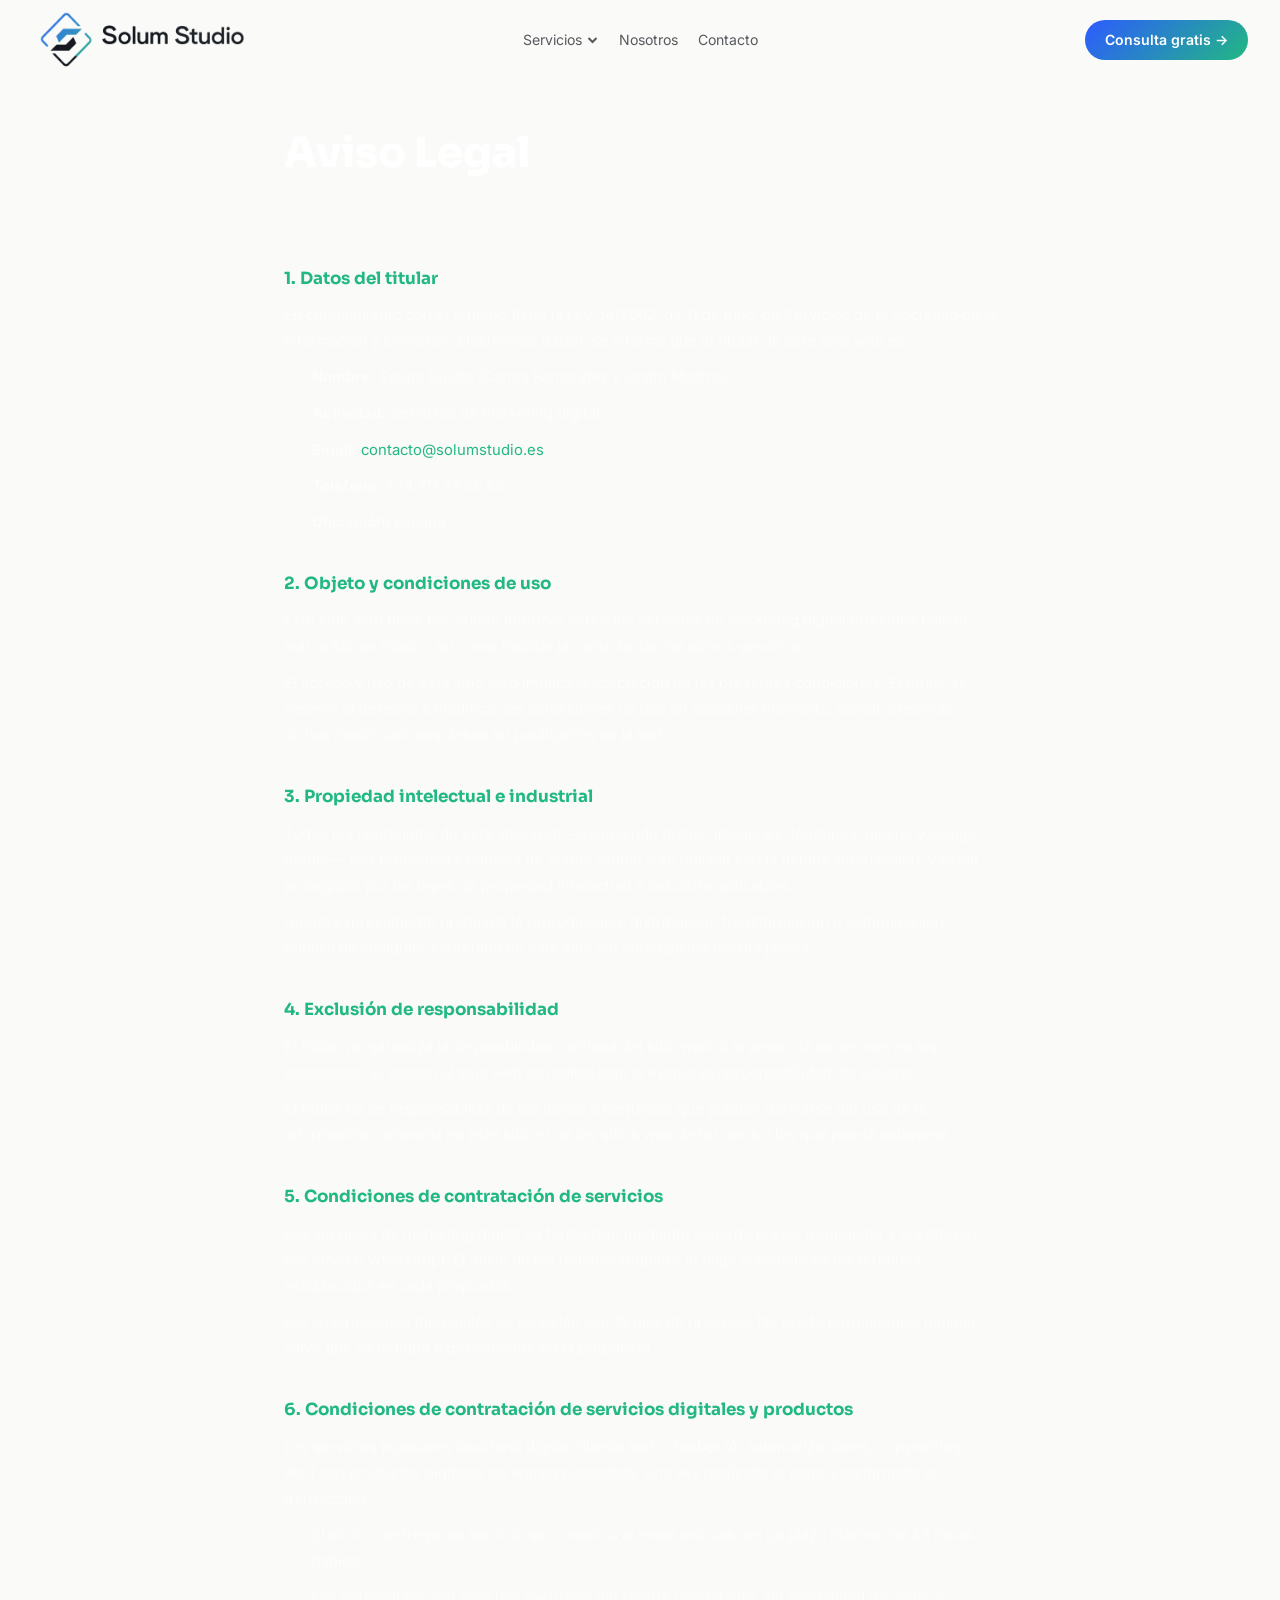
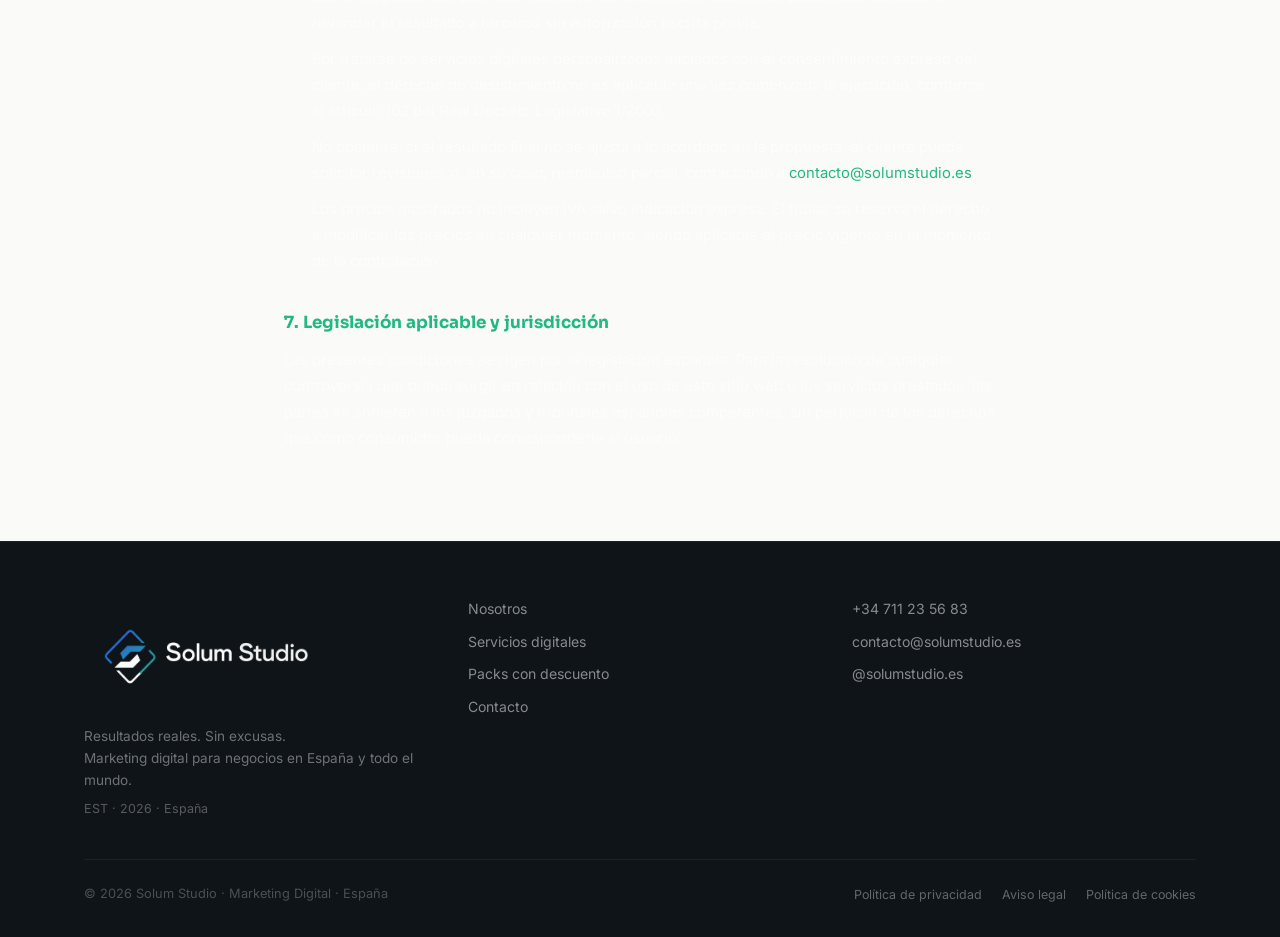
==== aviso-legal/index.html @ cc7007c9 "Merge branch 'claude/youthful-lamport-MCHJk'" ====
<!DOCTYPE html>
<html lang="es">
<head>
  <meta charset="UTF-8" />
  <link rel="icon" type="image/svg+xml" href="../assets/img/logo/favicon.svg" />
  <meta name="viewport" content="width=device-width, initial-scale=1.0" />
  <title>Aviso Legal — Solum Studio</title>
  <meta name="description" content="Aviso legal de Solum Studio. Información sobre el titular del sitio web y condiciones de uso." />
  <meta name="robots" content="noindex, follow" />
  <meta name="theme-color" content="#FAFAF8" />
  <link rel="canonical" href="https://solumstudio.es/aviso-legal/" />
  <link rel="preconnect" href="https://fonts.googleapis.com" />
  <link rel="preconnect" href="https://fonts.gstatic.com" crossorigin />
  <link rel="stylesheet" href="https://fonts.googleapis.com/css2?family=Sora:wght@400;600;700;800&family=Inter:wght@400;500;600&display=swap" />
  <link rel="stylesheet" href="../styles.css?v=20260619a" />
  <style>
    .legal-page { padding: 120px 0 80px; }
    .legal-page h1 { font-family:'Sora',sans-serif; font-size:clamp(1.8rem,4vw,2.6rem); font-weight:800; color:#fff; margin-bottom:8px; }
    .legal-page .legal-updated { color:rgba(255,255,255,.35); font-size:.82rem; margin-bottom:48px; }
    .legal-page h2 { font-family:'Sora',sans-serif; font-size:1.05rem; font-weight:700; color:#22B882; margin:36px 0 10px; }
    .legal-page p, .legal-page li { font-family:'Inter',sans-serif; font-size:.93rem; color:rgba(255,255,255,.6); line-height:1.75; margin-bottom:10px; }
    .legal-page ul { padding-left:24px; margin-bottom:10px; }
    .legal-page li::marker { color: rgba(255,255,255,.5); }
    .legal-page li { padding-left:4px; }
    .legal-page a { color:#22B882; text-decoration:none; }
    .legal-page a:hover { text-decoration:underline; }
  </style>
</head>
<body>

<a href="#main" class="skip-link">Ir al contenido</a>

<!-- NAV -->
<nav class="nav" id="nav">
  <div class="nav-inner">
    <a href="/" class="nav-logo" aria-label="Solum Studio">
      <img src="../assets/img/logo/logo-nav-grad.png" alt="Solum Studio" class="nav-logo-img" />
    </a>
    <ul class="nav-links" role="list">
      <li class="nav-dropdown">
        <a href="/servicios/" class="nav-dropdown-toggle">Servicios <svg width="12" height="12" viewBox="0 0 12 12" fill="none" stroke="currentColor" stroke-width="2" aria-hidden="true"><polyline points="2,4 6,8 10,4"/></svg></a>
        <ul class="nav-dropdown-menu" role="list">
          <li><a href="/servicios/">Servicios digitales</a></li>
          <li><a href="/servicios/#precios">Packs con descuento</a></li>
        </ul>
      </li>
      <li><a href="/nosotros/">Nosotros</a></li>
      <li><a href="/#contacto">Contacto</a></li>
    </ul>
    <div class="nav-cta-wrap">
      <a href="https://wa.me/34711235683?text=Hola%2C%20quiero%20una%20consulta%20gratis" class="btn btn-primary nav-cta" target="_blank" rel="noopener">Consulta gratis &rarr;</a>
    </div>
    <button class="nav-toggle" id="navToggle" aria-label="Abrir men&uacute;" aria-expanded="false">
      <span></span><span></span><span></span>
    </button>
  </div>
  <div class="nav-mobile" id="navMobile" aria-hidden="true">
    <ul role="list">
      <li><a href="/servicios/">Servicios digitales</a></li>
      <li><a href="/servicios/#precios">Packs con descuento</a></li>
      <li><a href="/#contacto">Contacto</a></li>
      <li><a href="/nosotros/">Nosotros</a></li>
    </ul>
    <a href="https://wa.me/34711235683?text=Hola%2C%20quiero%20una%20consulta%20gratis" class="btn btn-primary" target="_blank" rel="noopener">Consulta gratis &rarr;</a>
  </div>
</nav>

<main id="main">
<section class="legal-page">
  <div class="container" style="max-width:760px;">

    <h1>Aviso Legal</h1>
    <p class="legal-updated">&#218;ltima actualizaci&oacute;n: junio de 2026</p>

    <h2>1. Datos del titular</h2>
    <p>En cumplimiento con el art&iacute;culo 10 de la Ley 34/2002, de 11 de julio, de Servicios de la Sociedad de la Informaci&oacute;n y Comercio Electr&oacute;nico (LSSI), se informa que el titular de este sitio web es:</p>
    <ul>
      <li><strong>Nombre:</strong> Solum Studio (Carlos Fern&aacute;ndez y Jostin Medina)</li>
      <li><strong>Actividad:</strong> Servicios de marketing digital</li>
      <li><strong>Email:</strong> <a href="mailto:contacto@solumstudio.es">contacto@solumstudio.es</a></li>
      <li><strong>Tel&eacute;fono:</strong> +34 711 23 56 83</li>
      <li><strong>Ubicaci&oacute;n:</strong> Espa&ntilde;a</li>
    </ul>

    <h2>2. Objeto y condiciones de uso</h2>
    <p>Este sitio web tiene por objeto informar sobre los servicios de marketing digital ofrecidos bajo la marca Solum Studio, as&iacute; como facilitar la contrataci&oacute;n de dichos servicios.</p>
    <p>El acceso y uso de este sitio web implica la aceptaci&oacute;n de las presentes condiciones. El titular se reserva el derecho a modificar las condiciones de uso en cualquier momento, siendo efectivas dichas modificaciones desde su publicaci&oacute;n en la web.</p>

    <h2>3. Propiedad intelectual e industrial</h2>
    <p>Todos los contenidos de este sitio web &mdash;incluyendo textos, im&aacute;genes, logotipos, dise&ntilde;o y c&oacute;digo fuente&mdash; son propiedad exclusiva de Solum Studio o se utilizan con la debida autorizaci&oacute;n, y est&aacute;n protegidos por las leyes de propiedad intelectual e industrial aplicables.</p>
    <p>Queda expresamente prohibida la reproducci&oacute;n, distribuci&oacute;n, transformaci&oacute;n o comunicaci&oacute;n p&uacute;blica de cualquier contenido de este sitio sin autorizaci&oacute;n escrita previa.</p>

    <h2>4. Exclusi&oacute;n de responsabilidad</h2>
    <p>El titular no garantiza la disponibilidad continua del sitio web ni la ausencia de errores en los contenidos. El acceso al sitio web se realiza bajo la exclusiva responsabilidad del usuario.</p>
    <p>El titular no se responsabiliza de los da&ntilde;os o perjuicios que puedan derivarse del uso de la informaci&oacute;n contenida en este sitio ni de los sitios web de terceros a los que pueda enlazarse.</p>

    <h2>5. Condiciones de contrataci&oacute;n de servicios</h2>
    <p>Los servicios de marketing digital se formalizan mediante acuerdo previo (propuesta + aceptaci&oacute;n por email o WhatsApp). El inicio de los trabajos requiere el pago acordado en los t&eacute;rminos establecidos en cada propuesta.</p>
    <p>Las suscripciones mensuales se cancelan con 15 d&iacute;as de preaviso. No existe permanencia m&iacute;nima salvo que se indique expresamente en la propuesta.</p>

    <h2>6. Condiciones de contrataci&oacute;n de servicios digitales y productos</h2>
    <p>Los servicios puntuales (auditor&iacute;a digital, dise&ntilde;o web, chatbot IA, automatizaciones, copywriting, etc.) son productos digitales de entrega acordada. Una vez realizado el pago y confirmada la transacci&oacute;n:</p>
    <ul>
      <li>El inicio o entrega del servicio se comunica al email indicado en un plazo m&aacute;ximo de 48 horas h&aacute;biles.</li>
      <li>Los entregables son para uso exclusivo del cliente contratante, sin posibilidad de ceder o revender el resultado a terceros sin autorizaci&oacute;n escrita previa.</li>
      <li>Por tratarse de servicios digitales personalizados iniciados con el consentimiento expreso del cliente, el derecho de desistimiento no es aplicable una vez comenzada la ejecuci&oacute;n, conforme al art&iacute;culo 103 del Real Decreto Legislativo 1/2007.</li>
      <li>No obstante, si el resultado final no se ajusta a lo acordado en la propuesta, el cliente puede solicitar revisiones o, en su caso, reembolso parcial, contactando a <a href="mailto:contacto@solumstudio.es">contacto@solumstudio.es</a>.</li>
      <li>Los precios mostrados no incluyen IVA salvo indicaci&oacute;n expresa. El titular se reserva el derecho a modificar los precios en cualquier momento, siendo aplicable el precio vigente en el momento de la contrataci&oacute;n.</li>
    </ul>

    <h2>7. Legislaci&oacute;n aplicable y jurisdicci&oacute;n</h2>
    <p>Las presentes condiciones se rigen por la legislaci&oacute;n espa&ntilde;ola. Para la resoluci&oacute;n de cualquier controversia que pueda surgir en relaci&oacute;n con el uso de este sitio web o los servicios prestados, las partes se someten a los juzgados y tribunales espa&ntilde;oles competentes, sin perjuicio de los derechos que como consumidor pueda corresponderle al usuario.</p>

  </div>
</section>
</main>

<footer class="footer">
  <div class="container">
    <div class="footer-inner">
      <div class="footer-brand">
        <a href="/" class="nav-logo" aria-label="Solum Studio">
          <img src="../assets/img/logo/logo-footer-grad.png" alt="Solum Studio" class="nav-logo-img" height="44" width="auto" />
        </a>
        <p>Resultados reales. Sin excusas.<br>Marketing digital para negocios en Espa&ntilde;a y todo el mundo.</p>
        <p style="font-size:.78rem;color:rgba(255,255,255,.3);margin-top:.5rem;">EST &middot; 2026 &middot; Espa&ntilde;a</p>
      </div>
      <nav class="footer-links" aria-label="Footer navigation">
        <a href="/nosotros/">Nosotros</a>
        <a href="/servicios/">Servicios digitales</a>
        <a href="/servicios/#precios">Packs con descuento</a>
        <a href="/#contacto">Contacto</a>
      </nav>
      <div class="footer-contact">
        <a href="https://wa.me/34711235683" target="_blank" rel="noopener">+34 711 23 56 83</a>
        <a href="mailto:contacto@solumstudio.es">contacto@solumstudio.es</a>
        <a href="https://instagram.com/solumstudio.es" target="_blank" rel="noopener">@solumstudio.es</a>
      </div>
    </div>
    <div class="footer-bottom">
      <p>&copy; 2026 Solum Studio &middot; Marketing Digital &middot; Espa&ntilde;a</p>
      <div style="display:flex;gap:20px;align-items:center;flex-wrap:wrap;">
        <a href="/privacidad/" style="color:rgba(255,255,255,.35);font-size:.78rem;text-decoration:none;">Pol&iacute;tica de privacidad</a>
        <a href="/aviso-legal/" style="color:rgba(255,255,255,.35);font-size:.78rem;text-decoration:none;">Aviso legal</a>
        <a href="/cookies/" style="color:rgba(255,255,255,.35);font-size:.78rem;text-decoration:none;">Pol&iacute;tica de cookies</a>
      </div>
    </div>
  </div>
</footer>

<script src="../lib/manifest.js?v=20260604b"></script>
<script src="../main.js?v=20260604b"></script>
</body>
</html>
---- styles.css ----
/* =============================================================
   Solum Studio — Final Merged v3
   ============================================================= */

/* ── Reset & Base ── */
*, *::before, *::after {
  box-sizing: border-box;
  margin: 0;
  padding: 0;
}

html {
  scroll-behavior: smooth;
  font-size: 16px;
  overflow-x: hidden;
}

body {
  background-color: #FAFAF8;
  color: #11151C;
  font-family: 'Inter', system-ui, sans-serif;
  line-height: 1.6;
  -webkit-font-smoothing: antialiased;
  overflow-x: hidden;
  max-width: 100vw;
}

img, svg {
  display: block;
  max-width: 100%;
}

a {
  color: inherit;
  text-decoration: none;
}

ul {
  list-style: none;
}

/* ── Skip Link ── */
.skip-link {
  position: absolute;
  top: -40px;
  left: -9999px;
  background: linear-gradient(135deg, #2D5BFF 0%, #22B882 100%);
  color: #fff;
  padding: 8px 16px;
  z-index: 9999;
  transition: top .2s;
}
.skip-link:focus { top: 0; left: 0; }

/* ── Container ── */
.container {
  width: 100%;
  max-width: 1160px;
  margin: 0 auto;
  padding: 0 24px;
}

/* ── Buttons ── */
.btn {
  display: inline-flex;
  align-items: center;
  gap: 8px;
  padding: 12px 24px;
  border-radius: 100px;
  font-family: 'Inter', sans-serif;
  font-weight: 600;
  font-size: 0.95rem;
  cursor: pointer;
  border: none;
  transition: transform 0.2s ease, box-shadow 0.2s ease, background 0.2s ease;
  text-decoration: none;
  white-space: nowrap;
}

.btn:hover { transform: translateY(-2px); }

.btn-primary {
  background: linear-gradient(135deg, #2D5BFF 0%, #22B882 100%);
  color: #ffffff;
}
.btn-primary:hover {
  background: linear-gradient(135deg, #2349cc 0%, #1da370 100%);
  box-shadow: 0 8px 24px rgba(45, 91, 255, 0.3);
}

.btn-ghost {
  background: transparent;
  color: rgba(17,21,28,0.8);
  border: 1.5px solid rgba(17,21,28,0.2);
}
.btn-ghost:hover {
  border-color: rgba(17,21,28,0.5);
  color: #11151C;
}

.btn-lg { padding: 15px 30px; font-size: 1rem; }
.btn-full { width: 100%; justify-content: center; }

/* ── Nav Logo ── */
.nav-logo { display: flex; align-items: center; text-decoration: none; flex-shrink: 0; margin-right: auto; }
.nav-logo-img { height: 118px !important; width: auto !important; display: block; }
.nav-logo:hover { opacity: .88; transition: opacity .2s; }

/* ── Nav ── */
.nav {
  position: fixed;
  top: 0; left: 0; right: 0;
  z-index: 100;
  transition: background 0.3s ease, box-shadow 0.3s ease;
}

.nav.is-scrolled {
  background: rgba(250, 250, 248, 0.92);
  backdrop-filter: blur(12px);
  box-shadow: 0 1px 0 rgba(17,21,28,0.08), 0 4px 20px rgba(17,21,28,0.04);
}

.nav-inner {
  display: flex;
  align-items: center;
  justify-content: space-between;
  height: 80px;
  overflow: visible;
  padding-left: 20px;
  padding-right: 32px;
  max-width: 100%;
  width: 100%;
}
.nav-links { position: absolute; left: 50%; transform: translateX(-50%); }
.nav-cta-wrap { display: flex; align-items: center; gap: 16px; flex-shrink: 0; margin-left: auto; }

.nav-links {
  display: flex;
  align-items: center;
  gap: 20px;
  flex: 1;
  justify-content: center;
}

.nav-links li { list-style: none; }

.nav-links a {
  font-size: 0.88rem;
  color: rgba(17,21,28,0.7);
  transition: color 0.2s;
}
.nav-links a:hover { color: #2D5BFF; }

.nav-cta {
  flex-shrink: 0;
  padding: 9px 20px;
  font-size: 0.88rem;
}

.nav-toggle {
  display: none;
  flex-direction: column;
  gap: 5px;
  background: none;
  border: none;
  cursor: pointer;
  padding: 4px;
  margin-left: auto;
}

.nav-toggle span {
  display: block;
  width: 24px; height: 2px;
  background: #11151C;
  border-radius: 2px;
  transition: transform 0.3s, opacity 0.3s;
}

.nav-mobile {
  display: none;
  flex-direction: column;
  gap: 12px;
  padding: 16px 20px 20px;
  background: rgba(250, 250, 248, 0.99);
  border-top: 1px solid rgba(17,21,28,0.08);
  max-height: calc(100vh - 80px);
  overflow-y: auto;
}

.nav-mobile ul {
  display: flex;
  flex-direction: column;
  gap: 4px;
}

.nav-mobile a {
  display: block;
  padding: 10px 0;
  color: rgba(17,21,28,0.8);
  font-size: 1rem;
  border-bottom: 1px solid rgba(17,21,28,0.08);
}

.nav-mobile .btn { margin-top: 8px; justify-content: center; }

.nav.mobile-open .nav-mobile { display: flex; }

/* ── Hero ── */
.hero {
  min-height: 100vh;
  display: flex;
  flex-direction: column;
  justify-content: center;
  padding: 100px 0 80px;
  position: relative;
  background: linear-gradient(135deg, #FAFAF8 0%, #F2F4FB 50%, #FAFAF8 100%);
}

#particles-canvas {
  position: absolute;
  inset: 0;
  width: 100%; height: 100%;
  pointer-events: none;
  z-index: 0;
}
@media (max-width: 768px) {
  #particles-canvas { display: none; }
}

.hero::before {
  content: '';
  position: absolute;
  top: -200px; right: -200px;
  width: 600px; height: 600px;
  background: radial-gradient(circle, rgba(45,91,255,0.08) 0%, transparent 70%);
  pointer-events: none;
}

.hero-inner {
  position: relative;
  z-index: 1;
  max-width: 1160px;
  display: grid;
  grid-template-columns: 1fr auto;
  align-items: center;
  gap: 60px;
}

.hero-content { max-width: 560px; flex: 1; }

/* ── Hero Visual Panel ── */
/* ── Hero Visual — Waves + Badges ── */
.hero-visual {
  position: relative;
  display: flex;
  flex-direction: column;
  align-items: center;
  gap: 32px;
  padding-left: 20px;
}

.hv-waves-wrap {
  position: relative;
  width: 100%;
  max-width: 340px;
}

.hv-waves-svg {
  width: 100%;
  height: auto;
  overflow: visible;
}

.hv-wave {
  opacity: .18;
}
.hv-wave-1 {
  fill: #22B882;
  animation: wave-rise 6s ease-in-out infinite;
}
.hv-wave-2 {
  fill: #22B882;
  opacity: .28;
  animation: wave-rise 6s ease-in-out infinite reverse;
  animation-delay: .8s;
}
.hv-wave-3 {
  fill: #22B882;
  opacity: .42;
  animation: wave-rise 5s ease-in-out infinite;
  animation-delay: .4s;
}
.hv-wave-line {
  stroke: #22B882;
  stroke-width: 2;
  fill: none;
  opacity: .9;
  filter: drop-shadow(0 0 6px #22B882);
  animation: wave-rise 5s ease-in-out infinite;
  animation-delay: .4s;
}

@keyframes wave-rise {
  0%,100% { transform: translateY(0); }
  50%      { transform: translateY(-10px); }
}

.hv-pulse-dot {
  position: absolute;
  top: 38%;
  right: 18%;
  width: 10px; height: 10px;
  border-radius: 50%;
  background: #22B882;
  box-shadow: 0 0 0 0 rgba(34,184,130,.5);
  animation: pulse-ripple 2.5s ease-out infinite;
}

@keyframes pulse-ripple {
  0%   { box-shadow: 0 0 0 0 rgba(34,184,130,.6); }
  70%  { box-shadow: 0 0 0 16px rgba(34,184,130,0); }
  100% { box-shadow: 0 0 0 0 rgba(34,184,130,0); }
}

.hv-badges {
  display: flex;
  flex-direction: column;
  gap: 12px;
  width: 100%;
  max-width: 300px;
}

.hv-badge-item {
  display: flex;
  align-items: center;
  gap: 14px;
  background: rgba(255,255,255,0.7);
  border: 1px solid rgba(34,184,130,.25);
  border-radius: 12px;
  padding: 14px 18px;
  backdrop-filter: blur(10px);
  box-shadow: 0 8px 24px rgba(17,21,28,.08);
  animation: badge-float 5s ease-in-out infinite;
}
.hv-badge-item--1 { animation-delay: 0s; }
.hv-badge-item--2 { animation-delay: 1.6s; }
.hv-badge-item--3 { animation-delay: 3.2s; }

@keyframes badge-float {
  0%,100% { transform: translateY(0); }
  50%      { transform: translateY(-5px); }
}

.hv-badge-icon {
  width: 36px; height: 36px;
  border-radius: 50%;
  background: rgba(34,184,130,.1);
  border: 1px solid rgba(34,184,130,.25);
  display: flex; align-items: center; justify-content: center;
  flex-shrink: 0;
}

.hv-badge-text {
  font-family: 'Sora', sans-serif;
  font-size: .95rem;
  font-weight: 600;
  color: #11151C;
}

/* ── Growth Chart ── */
.hv-chart-wrapper {
  width: 100%;
  display: flex;
  flex-direction: column;
  align-items: center;
  padding: 0;
  gap: 0;
}

.hv-chart-title {
  font-family: 'Sora', sans-serif;
  font-size: 1.8rem;
  font-weight: 800;
  color: #11151C;
  margin-bottom: 48px;
  margin-top: 0;
  letter-spacing: -0.02em;
  animation: title-glow-in 1s cubic-bezier(0.34, 1.56, 0.64, 1) forwards;
  opacity: 0;
  position: relative;
  line-height: 1.2;
}

.hv-chart-title::after {
  content: '';
  position: absolute;
  bottom: -16px;
  left: 0;
  width: 0;
  height: 3px;
  background: linear-gradient(90deg, #22B882, rgba(34, 184, 130, 0));
  animation: underline-expand 1.2s ease-out 0.3s forwards;
  border-radius: 2px;
  box-shadow: 0 0 12px rgba(34, 184, 130, 0.6);
}

@keyframes title-glow-in {
  from {
    opacity: 0;
    transform: translateY(-12px);
    filter: blur(4px);
  }
  to {
    opacity: 1;
    transform: translateY(0);
    filter: blur(0);
  }
}

@keyframes underline-expand {
  from {
    width: 0;
  }
  to {
    width: 140px;
  }
}

.hv-growth-chart {
  width: 100%;
  max-width: 780px;
  height: auto;
  margin-bottom: 32px;
}

.hv-area {
  animation: area-reveal 2.2s cubic-bezier(0.34, 1.56, 0.64, 1) forwards;
  opacity: 0;
}

.hv-area-before {
  animation-delay: 0.2s;
}

.hv-area-after {
  animation-delay: 0.6s;
}

@keyframes area-reveal {
  from {
    opacity: 0;
    clip-path: polygon(0 100%, 0 100%, 100% 100%, 100% 100%);
  }
  to {
    opacity: 1;
    clip-path: polygon(0 0, 0 100%, 100% 100%, 100% 0);
  }
}

.hv-line {
  stroke-dasharray: 1800;
  stroke-dashoffset: 1800;
  animation: line-reveal 2.2s ease-out forwards;
  filter: drop-shadow(0 0 10px rgba(34, 184, 130, 0.5));
}

.hv-line-before {
  animation-delay: 0.3s;
}

.hv-line-after {
  animation-delay: 1s;
}

@keyframes line-reveal {
  to {
    stroke-dashoffset: 0;
  }
}

.hv-axis-label {
  font-family: 'Inter', sans-serif;
  font-size: 0.75rem;
  fill: rgba(17, 21, 28, 0.45);
  text-anchor: end;
  animation: axis-fade 1s ease-out 0.5s both;
}

@keyframes axis-fade {
  from { opacity: 0; }
  to { opacity: 1; }
}

.hv-data-label {
  font-family: 'Sora', sans-serif;
  font-size: 0.85rem;
  font-weight: 700;
  animation: label-pop 0.6s cubic-bezier(0.34, 1.56, 0.64, 1) forwards;
  opacity: 0;
}

.hv-label-max {
  fill: #22B882;
  animation-delay: 2.2s;
}

.hv-label-min {
  fill: rgba(17, 21, 28, 0.55);
  animation-delay: 1.8s;
}

@keyframes label-pop {
  from {
    opacity: 0;
    transform: scale(0.8);
  }
  to {
    opacity: 1;
    transform: scale(1);
  }
}

.hv-legend {
  display: flex;
  gap: 32px;
  margin-top: 24px;
  justify-content: center;
  animation: legend-fade 0.8s ease-out 2.4s both;
}

.hv-legend-item {
  display: flex;
  align-items: center;
  gap: 10px;
  font-size: 0.9rem;
  color: rgba(17, 21, 28, 0.7);
}

.hv-legend-line {
  width: 20px;
  height: 2.5px;
  border-radius: 2px;
  flex-shrink: 0;
}

.hv-legend-before {
  background: #777777;
}

.hv-legend-after {
  background: #22B882;
  box-shadow: 0 0 8px rgba(34, 184, 130, 0.4);
}

@keyframes legend-fade {
  from {
    opacity: 0;
    transform: translateY(8px);
  }
  to {
    opacity: 1;
    transform: translateY(0);
  }
}

.hv-cta-text {
  font-family: 'Sora', sans-serif;
  font-size: 1.25rem;
  font-weight: 700;
  background: linear-gradient(135deg, #2D5BFF, #22B882);
  -webkit-background-clip: text;
  -webkit-text-fill-color: transparent;
  background-clip: text;
  text-align: center;
  animation: cta-reveal 1s ease-out 2.6s both;
  letter-spacing: -0.01em;
}

@keyframes cta-reveal {
  from {
    opacity: 0;
    transform: translateY(12px) scale(0.95);
  }
  to {
    opacity: 1;
    transform: translateY(0) scale(1);
  }
}

@media (max-width: 900px) {
  .hero-inner { grid-template-columns: 1fr; gap: 40px; }
  .hero-visual { display: none; }
  .hero { padding: 100px 0 60px; }
}

.hero-badge {
  display: inline-flex;
  align-items: center;
  gap: 8px;
  background: rgba(34, 184, 130, 0.12);
  border: 1px solid rgba(34, 184, 130, 0.3);
  color: #22B882;
  font-size: 0.85rem;
  font-weight: 500;
  padding: 6px 16px;
  border-radius: 100px;
  margin-bottom: 20px;
}

.dot {
  width: 7px; height: 7px;
  border-radius: 50%;
  background: #22B882;
  display: inline-block;
  flex-shrink: 0;
}

.hero-kicker {
  font-size: .75rem;
  font-weight: 600;
  letter-spacing: .12em;
  color: rgba(17,21,28,.45);
  text-transform: uppercase;
  margin-bottom: 20px;
}

.hero-title {
  font-family: 'Sora', sans-serif;
  font-size: clamp(2.4rem, 5.5vw, 5rem);
  font-weight: 800;
  line-height: 1.1;
  color: #11151C;
  margin-bottom: 24px;
  letter-spacing: -0.02em;
}

.hero-title .accent {
  color: #22B882 !important;
  font-style: normal;
  background: transparent;
  padding: 0;
  border-radius: 0;
  display: inline;
  vertical-align: baseline;
}

.hero-subtitle {
  font-size: 1.15rem;
  color: rgba(17,21,28,0.7);
  max-width: 540px;
  margin-bottom: 36px;
  line-height: 1.7;
}

.hero-ctas {
  display: flex;
  gap: 16px;
  flex-wrap: wrap;
  margin-bottom: 40px;
}

.hero-trust {
  display: flex;
  flex-wrap: wrap;
  gap: 20px;
}

.hero-trust span {
  font-size: 0.85rem;
  color: rgba(17,21,28,0.7);
}
.hero-trust span::before { content: none; }

/* ── Hero Stats (inline en hero) ── */
.hero-stats {
  display: flex;
  gap: 32px;
  margin-top: 36px;
  flex-wrap: wrap;
}

.hero-stat {
  display: flex;
  flex-direction: column;
  gap: 4px;
}

.hero-stat-number {
  font-family: 'Sora', sans-serif;
  font-size: 2.2rem;
  font-weight: 800;
  color: #22B882;
  line-height: 1;
}

.hero-stat-label {
  font-size: 0.78rem;
  color: rgba(17,21,28,.5);
  line-height: 1.4;
}

/* ── Sections ── */
.section { padding: 96px 0; }

.section-dark {
  background: rgba(17,21,28,0.025);
  border-top: 1px solid rgba(17,21,28,0.06);
  border-bottom: 1px solid rgba(17,21,28,0.06);
}

.section-header { text-align: center; margin-bottom: 56px; }

.section-label {
  display: inline-block;
  font-size: 0.78rem;
  font-weight: 600;
  color: #22B882;
  text-transform: uppercase;
  letter-spacing: 0.12em;
  margin-bottom: 12px;
}

.section-title {
  font-family: 'Sora', sans-serif;
  font-size: clamp(1.8rem, 4vw, 2.6rem);
  font-weight: 700;
  color: #11151C;
  line-height: 1.2;
  margin-bottom: 16px;
}

.section-subtitle {
  font-size: 1.05rem;
  color: rgba(17,21,28,0.6);
  max-width: 520px;
  margin: 0 auto;
  line-height: 1.7;
}

/* ── Eyebrow ── */
.eyebrow { display: flex; align-items: center; gap: 12px; margin-bottom: 20px; }
.eyebrow-line { width: 28px; height: 2px; background: #22B882; flex-shrink: 0; }
.eyebrow-text {
  font-size: .75rem;
  font-weight: 600;
  letter-spacing: .1em;
  text-transform: uppercase;
  color: #22B882;
}

/* ── Custom Cursor ── */
.cursor {
  position: fixed; top: 0; left: 0; z-index: 9999;
  pointer-events: none; opacity: 0; transition: opacity .3s;
}
.cursor.is-ready { opacity: 1; }
.cursor-ring {
  width: 28px; height: 28px; border-radius: 50%;
  border: 1.5px solid #22B882;
  transform: translate(-50%, -50%);
  transition: width .2s ease, height .2s ease, border-color .2s, background .2s;
}
.cursor.is-hovering .cursor-ring {
  width: 42px; height: 42px;
  background: rgba(34,184,130,.1);
}
@media (hover: none), (pointer: coarse) { .cursor { display: none !important; } }

/* ── Marquee ── */
.marquee-section {
  overflow: hidden;
  border-top: 1px solid rgba(45,91,255,.15);
  border-bottom: 1px solid rgba(45,91,255,.15);
  background: rgba(45,91,255,.05);
  padding: 14px 0;
}
.marquee-track {
  display: flex; align-items: center;
  width: max-content;
  animation: marqueeScroll 55s linear infinite;
}
.marquee-item {
  font-size: .75rem; font-weight: 600;
  letter-spacing: .1em; text-transform: uppercase;
  color: #22B882; white-space: nowrap; padding: 0 1.25rem;
}
.marquee-dot {
  color: rgba(34,184,130,.4); padding: 0 .25rem; flex-shrink: 0;
}
@keyframes marqueeScroll { to { transform: translateX(-50%); } }

.marquee-mask {
  -webkit-mask-image: linear-gradient(90deg, transparent, #000 8%, #000 92%, transparent);
  mask-image: linear-gradient(90deg, transparent, #000 8%, #000 92%, transparent);
}

/* ── About ── */
.about-grid {
  display: grid;
  grid-template-columns: 1fr 380px;
  gap: 64px;
  align-items: start;
  margin-top: 2rem;
}

.about-lead {
  font-size: 1.05rem;
  color: rgba(17,21,28,.8);
  line-height: 1.7;
  margin-bottom: 1rem;
}

.about-support {
  font-size: .95rem;
  color: rgba(17,21,28,.6);
  line-height: 1.7;
  margin-bottom: 2rem;
}

.about-diffs {
  display: grid;
  grid-template-columns: 1fr 1fr;
  gap: 20px;
}

.diff-item {
  display: flex;
  gap: 12px;
  align-items: flex-start;
}

.diff-icon {
  width: 34px; height: 34px;
  border-radius: 8px;
  background: rgba(34,184,130,.1);
  border: 1px solid rgba(34,184,130,.2);
  display: flex; align-items: center; justify-content: center;
  flex-shrink: 0;
  color: #22B882;
}

.diff-title {
  font-family: 'Sora', sans-serif;
  font-size: .88rem; font-weight: 600;
  color: #11151C;
  margin-bottom: 2px;
}

.diff-desc {
  font-size: .8rem;
  color: rgba(17,21,28,.55);
  line-height: 1.5;
}

.about-aside {
  display: flex;
  flex-direction: column;
  gap: 16px;
}

/* About sidebar team cards (horizontal) */
.about-aside .team-card {
  display: flex;
  align-items: center;
  gap: 16px;
  background: #ffffff;
  border: 1px solid rgba(17,21,28,.08);
  border-radius: 16px;
  padding: 20px;
  box-shadow: 0 4px 16px rgba(17,21,28,.04);
  transition: border-color .25s, transform .25s;
}
.about-aside .team-card:hover {
  border-color: rgba(34,184,130,.4);
  transform: translateY(-3px);
}

.team-avatar {
  width: 52px; height: 52px;
  border-radius: 50%;
  background: linear-gradient(135deg, #22B882, #0d8a5a);
  display: flex; align-items: center; justify-content: center;
  font-family: 'Sora', sans-serif;
  font-size: 1.1rem; font-weight: 700;
  color: #fff;
  flex-shrink: 0;
}

.team-name {
  font-family: 'Sora', sans-serif;
  font-size: 1rem; font-weight: 700;
  color: #11151C;
}

.team-role {
  font-size: .8rem;
  color: #22B882;
  font-weight: 600;
  letter-spacing: .06em;
  text-transform: uppercase;
  margin-top: 2px;
}

.team-badge {
  display: inline-block;
  font-size: .7rem;
  background: rgba(34,184,130,.1);
  border: 1px solid rgba(34,184,130,.25);
  color: #22B882;
  padding: 2px 10px;
  border-radius: 999px;
  margin-top: 6px;
  letter-spacing: .06em;
}

.about-meta {
  background: rgba(34,184,130,.06);
  border: 1px solid rgba(34,184,130,.2);
  border-radius: 14px;
  padding: 18px 20px;
  text-align: center;
}

.about-meta-label {
  font-size: .7rem;
  letter-spacing: .15em;
  color: rgba(17,21,28,.45);
  text-transform: uppercase;
  margin-bottom: 4px;
}

.about-meta-val {
  font-family: 'Sora', sans-serif;
  font-size: .9rem; font-weight: 600;
  color: #22B882;
}

/* ── Services Carousel ── */
.services-header {
  padding-top: 96px;
  padding-bottom: 32px;
}

/* ── Services Grid ── */
.services-grid-wrap { padding: 0 0 64px; overflow-x: hidden; }

.services-grid {
  display: grid;
  grid-template-columns: repeat(4, 1fr);
  grid-template-rows: repeat(3, auto auto auto auto 1fr auto);
  row-gap: 16px;
  column-gap: 20px;
  margin-top: 48px;
}

@media (max-width: 1100px) {
  .services-grid {
    grid-template-columns: repeat(3, 1fr);
    grid-template-rows: repeat(4, auto auto auto auto 1fr auto);
  }
}
@media (max-width: 700px) {
  .services-grid {
    grid-template-columns: repeat(2, 1fr);
    grid-template-rows: repeat(6, auto auto auto auto 1fr auto);
    column-gap: 14px;
  }
}
@media (max-width: 480px) {
  .services-grid {
    grid-template-columns: 1fr;
    grid-template-rows: none;
  }
}

.service-card-carousel {
  background: #ffffff;
  border: 1px solid rgba(17,21,28,.08);
  border-radius: 20px;
  padding: 22px 20px;
  display: grid;
  grid-template-rows: subgrid;
  grid-row: span 6;
  row-gap: 0;
  position: relative;
  overflow: hidden;
  box-shadow: 0 4px 16px rgba(17,21,28,.04);
  transition: border-color .25s, transform .25s, box-shadow .25s;
}
.service-card-carousel > * { align-self: start; }
@media (max-width: 480px) {
  .service-card-carousel { display: flex; flex-direction: column; gap: 12px; grid-row: span 1; }
}
.service-card-carousel:hover {
  border-color: rgba(45,91,255,.35);
  transform: translateY(-4px);
  box-shadow: 0 12px 28px rgba(17,21,28,.08);
}

.service-card--featured {
  border-color: rgba(34,184,130,.4);
  background: rgba(34,184,130,.05);
}
.service-card--featured:hover { border-color: rgba(34,184,130,.7); }

.service-card-badge {
  background: #22B882;
  color: #0B1829;
  font-family: 'Sora', sans-serif;
  font-size: .58rem; font-weight: 800;
  letter-spacing: .08em;
  padding: 4px 10px;
  border-radius: 999px;
  white-space: nowrap;
  flex-shrink: 0;
}

.service-card-glow {
  position: absolute; inset: 0;
  border-radius: inherit;
  opacity: .06;
  pointer-events: none;
  transition: opacity .3s;
}
.service-card-carousel:hover .service-card-glow { opacity: .12; }

.service-num-wrap { display: flex; align-items: center; gap: 8px; }

.service-num {
  font-family: 'Sora', sans-serif;
  font-size: .7rem; font-weight: 700;
  color: rgba(17,21,28,.35);
  letter-spacing: .12em;
}

.service-cat { display: none; }

/* Banner "Más Demandado" — primera línea visible de la card */
.service-card-banner {
  position: absolute;
  top: 14px; right: 14px;
  display: inline-flex;
  align-items: center;
  gap: 6px;
  background: #22B882;
  color: #0B1829;
  font-family: 'Sora', sans-serif;
  font-size: .62rem; font-weight: 800;
  letter-spacing: .12em;
  padding: 5px 14px;
  border-radius: 999px;
  z-index: 1;
}


.service-icon-carousel {
  width: 48px; height: 48px;
  background: rgba(17,21,28,.04);
  border-radius: 12px;
  display: flex; align-items: center; justify-content: center;
}
.service-icon-carousel svg { width: 28px; height: 28px; }

.service-name {
  font-family: 'Sora', sans-serif;
  font-size: 1.05rem; font-weight: 700;
  color: #11151C;
}

.service-sub {
  font-size: .82rem;
  color: rgba(17,21,28,.5);
  margin-top: -8px;
}

.service-desc-carousel {
  font-size: .88rem;
  color: rgba(17,21,28,.65);
  line-height: 1.6;
}

.service-includes {
  margin-top: auto;
  padding-top: 16px;
  border-top: 1px solid rgba(17,21,28,.08);
}

.service-includes-title {
  font-size: .7rem; font-weight: 700;
  letter-spacing: .1em; text-transform: uppercase;
  color: rgba(17,21,28,.4);
  margin-bottom: 10px;
}

.service-includes ul { display: flex; flex-direction: column; gap: 7px; }

.service-includes li {
  font-size: .82rem;
  color: rgba(17,21,28,.7);
  display: flex; align-items: center; gap: 8px;
}
.service-includes li::before {
  content: '';
  width: 4px; height: 4px;
  border-radius: 50%;
  background: #22B882;
  flex-shrink: 0;
}

/* Progress bar */
.services-progress {
  display: flex; align-items: center; gap: 16px;
  padding-top: 24px; padding-bottom: 48px;
}

.carousel-btn {
  width: 40px; height: 40px;
  border-radius: 50%;
  border: 1px solid rgba(34,184,130,.35);
  background: rgba(34,184,130,.07);
  color: #22B882;
  font-size: 1.1rem;
  cursor: pointer;
  display: flex; align-items: center; justify-content: center;
  flex-shrink: 0;
  transition: background .2s, border-color .2s, transform .15s;
}
.carousel-btn:hover {
  background: rgba(34,184,130,.18);
  border-color: #22B882;
  transform: scale(1.08);
}
.carousel-btn:disabled { opacity: .3; cursor: default; transform: none; }

.progress-label {
  font-family: 'Sora', sans-serif;
  font-size: .75rem; font-weight: 600;
  color: rgba(17,21,28,.45);
  white-space: nowrap; min-width: 48px;
}

.progress-bar {
  flex: 1; height: 2px;
  background: rgba(17,21,28,.1);
  border-radius: 2px; overflow: hidden;
}

.progress-fill {
  height: 100%;
  background: #22B882;
  width: 0;
  transition: width .3s ease;
  border-radius: 2px;
}

/* ── Services Extra ── */
.services-extra {
  position: relative;
  background: rgba(17,21,28,0.025);
  border-top: 1px solid rgba(17,21,28,0.06);
  border-bottom: 1px solid rgba(17,21,28,0.06);
  padding: 52px 0;
  overflow: hidden;
}

.services-extra-bg {
  position: absolute; inset: 0;
  background: radial-gradient(ellipse 70% 120% at 50% 50%, rgba(45,91,255,.06), transparent);
  pointer-events: none;
}

.services-extra-inner {
  position: relative;
  display: flex;
  align-items: center;
  gap: 40px;
  flex-wrap: wrap;
}

.services-extra-left {
  display: flex;
  align-items: flex-start;
  gap: 18px;
  flex-shrink: 0;
  min-width: 220px;
}

.services-extra-icon {
  flex-shrink: 0;
  width: 52px; height: 52px;
  background: rgba(34,184,130,.1);
  border: 1px solid rgba(34,184,130,.3);
  border-radius: 50%;
  display: flex; align-items: center; justify-content: center;
}
.services-extra-icon svg { width: 26px; height: 26px; }

.services-extra-text h3 {
  font-family: 'Sora', sans-serif;
  font-size: 1.2rem; font-weight: 800;
  color: #11151C; margin-bottom: .4rem;
  line-height: 1.25;
}
.services-extra-text p {
  font-size: .88rem;
  color: rgba(17,21,28,.55);
  line-height: 1.55;
}

.services-extra-center {
  flex: 1; min-width: 280px; overflow: hidden;
}

.services-extra-tags {
  display: flex; flex-wrap: wrap; gap: 10px;
}

.extra-tag {
  display: inline-flex; align-items: center; gap: 6px;
  padding: 7px 16px;
  border-radius: 999px;
  border: 1px solid rgba(45,91,255,.25);
  background: rgba(45,91,255,.06);
  font-size: .8rem; font-weight: 500;
  color: rgba(17,21,28,.75);
  white-space: nowrap;
  transition: background .2s, color .2s, border-color .2s, transform .15s;
  cursor: default;
}
.extra-tag:hover {
  background: rgba(45,91,255,.14);
  border-color: rgba(45,91,255,.5);
  color: #11151C;
  transform: translateY(-2px);
}

.services-extra-right { flex-shrink: 0; }

.btn-extra-cta {
  display: inline-flex;
  align-items: center;
  gap: 8px;
  padding: 16px 28px;
  background: linear-gradient(135deg, #2D5BFF 0%, #22B882 100%);
  color: #ffffff;
  font-family: 'Sora', sans-serif;
  font-size: .95rem; font-weight: 800;
  border-radius: 10px;
  text-decoration: none;
  white-space: nowrap;
  transition: background .2s, transform .15s, box-shadow .2s;
  box-shadow: 0 4px 20px rgba(45,91,255,.25);
}
.btn-extra-cta:hover {
  background: linear-gradient(135deg, #2349cc 0%, #1da570 100%);
  transform: translateY(-2px);
  box-shadow: 0 8px 28px rgba(45,91,255,.35);
}

@media (max-width: 900px) {
  .services-extra-inner { gap: 28px; }
  .services-extra-right { width: 100%; }
  .btn-extra-cta { width: 100%; justify-content: center; }
}
@media (max-width: 600px) {
  .services-extra-left { min-width: 100%; }
  .services-extra-center { min-width: 100%; }
}

/* ── Packs ── */
.packs-grid {
  display: grid;
  grid-template-columns: repeat(4, 1fr);
  grid-template-rows: auto auto auto auto 1fr auto auto auto;
  gap: 10px 14px;
  align-items: stretch;
  margin-top: 48px;
  width: 100%;
}
@media (max-width: 900px) {
  .packs-grid {
    grid-template-columns: repeat(2, 1fr);
    grid-template-rows: auto auto auto auto 1fr auto auto auto auto auto auto auto auto auto auto auto;
  }
}
@media (max-width: 500px) {
  .packs-grid {
    grid-template-columns: 1fr;
    grid-template-rows: none;
  }
}

.pack-card {
  background: #ffffff;
  border: 1px solid rgba(17,21,28,.08);
  border-radius: 16px;
  padding: 22px 18px;
  display: grid;
  grid-template-rows: subgrid;
  grid-row: span 8;
  gap: 0;
  row-gap: 10px;
  position: relative;
  box-shadow: 0 4px 16px rgba(17,21,28,.04);
  transition: border-color .25s, transform .25s, box-shadow .25s;
  padding-top: 40px;
}
.pack-card:hover { border-color: rgba(45,91,255,.3); transform: translateY(-3px); box-shadow: 0 10px 24px rgba(17,21,28,.08); }

.pack-card--featured {
  border-color: rgba(34,184,130,.4);
  background: #ffffff !important;
}
.pack-card--featured:hover { border-color: rgba(34,184,130,.7); }

.pack-featured-badge {
  position: absolute;
  top: 14px; right: 14px;
  display: inline-flex;
  align-items: center;
  gap: 6px;
  background: #22B882;
  color: #0B1829;
  font-family: 'Sora', sans-serif;
  font-size: .58rem; font-weight: 800;
  letter-spacing: .1em;
  padding: 4px 12px;
  border-radius: 999px;
  z-index: 1;
}

.pack-icon {
  font-size: 1.8rem;
  line-height: 1;
}

.pack-name {
  font-family: 'Sora', sans-serif;
  font-size: 1rem; font-weight: 800;
  color: #11151C;
}

.pack-desc {
  font-size: .82rem;
  color: rgba(17,21,28,.55);
  line-height: 1.55;
}

.pack-tags {
  display: flex; flex-wrap: wrap; gap: 6px;
}
.pack-tags span {
  font-size: .68rem; font-weight: 600;
  padding: 3px 9px;
  border-radius: 999px;
  border: 1px solid rgba(34,184,130,.3);
  color: rgba(17,21,28,.65);
  background: rgba(34,184,130,.08);
}

.pack-features {
  list-style: none;
  display: flex; flex-direction: column;
  gap: 8px;
  align-self: start;
}
.pack-features li {
  display: flex; align-items: flex-start;
  gap: 7px;
  font-size: .82rem;
  color: rgba(17,21,28,.75);
  line-height: 1.4;
}
.pack-features li svg { flex-shrink: 0; margin-top: 2px; }

.pack-price {
  border-top: 1px solid rgba(17,21,28,.08);
  padding-top: 14px;
  align-self: start;
}
.pack-price strong {
  display: block;
  font-family: 'Sora', sans-serif;
  font-size: 1.9rem; font-weight: 900;
  color: #22B882;
  line-height: 1;
}
.pack-price span {
  font-size: .75rem;
  color: rgba(17,21,28,.45);
  margin-top: 4px;
  display: block;
  line-height: 1.4;
}

.pack-price--custom strong {
  font-size: 1.9rem;
  color: #22B882;
}

.pack-savings {
  font-size: .75rem; font-weight: 600;
  color: #22B882;
  background: rgba(34,184,130,.08);
  border: 1px solid rgba(34,184,130,.2);
  border-radius: 6px;
  padding: 6px 10px;
  line-height: 1.4;
  align-self: start;
}
.pack-savings--none {
  visibility: hidden;
  padding: 0;
  border: none;
  background: none;
  height: 0;
  min-height: 0;
}

.pack-cta {
  display: block;
  text-align: center;
  padding: 12px 18px;
  border-radius: 9px;
  border: 1px solid rgba(17,21,28,.15);
  color: #11151C;
  font-family: 'Sora', sans-serif;
  font-size: .9rem; font-weight: 700;
  text-decoration: none;
  transition: background .2s, border-color .2s;
  margin-top: auto;
}
.pack-cta:hover { background: rgba(17,21,28,.05); border-color: rgba(17,21,28,.3); }

.pack-cta--featured {
  background: linear-gradient(135deg, #2D5BFF 0%, #22B882 100%);
  color: #ffffff;
  border-color: transparent;
}
.pack-cta--featured:hover { background: linear-gradient(135deg, #2349cc 0%, #1da570 100%); border-color: transparent; }

/* ── Process Steps ── */
.process-steps {
  display: grid;
  grid-template-columns: repeat(4, 1fr);
  gap: 0;
  position: relative;
}

.process-step {
  text-align: center;
  padding: 0 16px;
  position: relative;
}

.process-node {
  position: relative;
  width: 64px; height: 64px;
  border-radius: 50%;
  background: #ffffff;
  border: 2px solid rgba(45,91,255,.3);
  box-shadow: 0 4px 14px rgba(17,21,28,.06);
  display: flex; align-items: center; justify-content: center;
  margin: 0 auto 24px;
  transition: border-color .4s ease, background .4s ease;
  z-index: 1;
}

.process-node-ring {
  position: absolute; inset: -6px;
  border-radius: 50%;
  border: 1px solid rgba(34,184,130,0);
  transition: border-color .4s ease, inset .4s ease;
}

.process-step.is-active .process-node {
  border-color: #22B882;
  background: #ffffff;
  box-shadow: 0 0 0 6px rgba(34,184,130,.12), 0 4px 14px rgba(17,21,28,.08);
}
.process-step.is-active .process-node-ring {
  inset: -10px;
  border-color: rgba(34,184,130,.2);
}

.process-number {
  font-family: 'Sora', sans-serif;
  font-size: 1.1rem; font-weight: 700;
  color: #22B882; line-height: 1;
}

.process-connector {
  position: absolute;
  top: 32px; right: -50%;
  width: 100%; height: 2px;
  background: rgba(17,21,28,.08);
  overflow: hidden; z-index: 0;
}

.process-connector-fill {
  height: 100%;
  background: linear-gradient(90deg, #22B882, rgba(34,184,130,.3));
  width: 0;
  transition: width 1s ease .2s;
}
.process-step.is-active .process-connector-fill { width: 100%; }
.process-step:last-child .process-connector { display: none; }

.process-step h3 {
  font-family: 'Sora', sans-serif;
  font-size: 1.05rem; font-weight: 600;
  color: #11151C;
  margin-bottom: 10px;
}

.process-step p {
  font-size: 0.85rem;
  color: rgba(17,21,28,0.55);
  line-height: 1.6;
}

/* ── Testimonials 3-row marquee ── */
.testi-rows {
  display: flex;
  flex-direction: column;
  gap: 20px;
  margin-top: 48px;
  padding-bottom: 64px;
}

.testi-row { overflow: hidden; }

.testi-track {
  display: flex;
  gap: 20px;
  width: max-content;
}

.testi-track-1 { animation: marqueeLeft 70s linear infinite; }
.testi-track-2 { animation: marqueeRight 110s linear infinite; }
.testi-track-3 { animation: marqueeLeft 90s linear infinite; }

@keyframes marqueeLeft { to { transform: translateX(-50%); } }
@keyframes marqueeRight { from { transform: translateX(-50%); } to { transform: translateX(0); } }

.testi-card {
  flex-shrink: 0;
  width: 320px;
  background: #ffffff;
  border: 1px solid rgba(17,21,28,.08);
  border-radius: 16px;
  padding: 24px;
  box-shadow: 0 4px 16px rgba(17,21,28,.05);
  display: flex; flex-direction: column; gap: 14px;
}

.testi-header {
  display: flex; align-items: flex-start;
  justify-content: space-between; gap: 12px;
}

.testi-info { display: flex; align-items: center; gap: 12px; }

.testi-avatar {
  width: 44px; height: 44px;
  border-radius: 50%;
  background: #EEF1FA;
  border: 2px solid rgba(34,184,130,.25);
  overflow: hidden;
  flex-shrink: 0;
  display: flex; align-items: center; justify-content: center;
}
.testi-avatar img {
  width: 100%; height: 100%;
  object-fit: cover;
  border-radius: 50%;
}

.testi-name {
  font-family: 'Sora', sans-serif;
  font-size: .88rem; font-weight: 700; color: #11151C;
}
.testi-meta { font-size: .75rem; color: rgba(17,21,28,.5); }

.testi-stars {
  color: #22B882; font-size: .8rem;
  letter-spacing: 2px; flex-shrink: 0;
}

.testi-quote {
  font-size: .88rem;
  color: rgba(17,21,28,.8);
  line-height: 1.6; font-style: italic; flex: 1;
}

.testi-badge {
  display: inline-block;
  font-size: .7rem; font-weight: 700;
  background: rgba(34,184,130,.1);
  border: 1px solid rgba(34,184,130,.25);
  color: #22B882;
  padding: 3px 10px; border-radius: 999px;
  letter-spacing: .06em; align-self: flex-start;
}

/* ── Pricing ── */
#precios {
  background: #ffffff;
  border-top: 1px solid rgba(17,21,28,0.06);
  border-bottom: 1px solid rgba(17,21,28,0.06);
}
#precios .section-title,
#precios .section-label,
#precios .problems-title { color: #11151C; }
#precios .section-subtitle { color: rgba(17,21,28,0.55); }

.pricing-grid {
  display: grid;
  grid-template-columns: repeat(4, 1fr);
  gap: 20px;
}

.pricing-card {
  background: rgba(255,255,255,.04);
  border: 1px solid rgba(255,255,255,.1);
  border-radius: 20px;
  padding: 32px 24px;
  display: flex; flex-direction: column; gap: 20px;
  position: relative;
  transition: border-color .25s, transform .25s;
}
.pricing-card:hover { border-color: rgba(34,184,130,.4); transform: translateY(-4px); }

.pricing-card--featured {
  background: rgba(34,184,130,.08);
  border-color: rgba(34,184,130,.5);
  box-shadow: 0 0 40px rgba(34,184,130,.12);
}

.pricing-badge {
  position: absolute;
  top: -12px; left: 50%;
  transform: translateX(-50%);
  background: #22B882;
  color: #031a10;
  font-size: .72rem; font-weight: 700;
  padding: 4px 14px; border-radius: 999px;
  white-space: nowrap; letter-spacing: .06em;
}

.pricing-tag {
  font-family: 'Sora', sans-serif;
  font-size: .72rem; font-weight: 700;
  letter-spacing: .15em; color: #22B882;
}

.pricing-price {
  font-family: 'Sora', sans-serif;
  line-height: 1.1;
  color: rgba(255,255,255,.6);
  font-size: .9rem;
}
.pricing-price strong { font-size: 2rem; color: #fff; display: block; margin-top: 2px; }
.pricing-price span { font-size: .85rem; }

.pricing-desc { font-size: .85rem; color: rgba(255,255,255,.5); line-height: 1.55; }

.pricing-features {
  flex: 1;
  display: flex; flex-direction: column; gap: 10px;
}
.pricing-features li {
  font-size: .84rem; color: rgba(255,255,255,.7);
  display: flex; align-items: center; gap: 10px;
}
.pricing-features li::before {
  content: '';
  width: 5px; height: 5px;
  border-radius: 50%; background: #22B882; flex-shrink: 0;
}

/* ── Team (full section) ── */
.team-grid {
  display: grid;
  grid-template-columns: repeat(2, 1fr);
  gap: 32px;
  max-width: 700px;
  margin: 0 auto;
}

.team-card-full {
  background: #ffffff;
  border: 1px solid rgba(17,21,28,0.08);
  border-radius: 20px;
  padding: 40px 32px;
  text-align: center;
  box-shadow: 0 4px 16px rgba(17,21,28,.04);
  transition: border-color 0.25s, transform 0.25s, box-shadow .25s;
}
.team-card-full:hover {
  border-color: rgba(34,184,130,0.4);
  transform: translateY(-4px);
}

.team-avatar-full {
  width: 72px; height: 72px;
  border-radius: 50%;
  background: linear-gradient(135deg, #22B882, #0d8a5a);
  display: flex; align-items: center; justify-content: center;
  font-family: 'Sora', sans-serif;
  font-size: 1.6rem; font-weight: 700;
  color: #fff;
  margin: 0 auto 20px;
}

.team-name-full {
  font-family: 'Sora', sans-serif;
  font-size: 1.3rem; font-weight: 700;
  color: #11151C;
  margin-bottom: 4px;
}

.team-role-full {
  font-size: .82rem;
  color: #22B882;
  font-weight: 600;
  text-transform: uppercase;
  letter-spacing: .08em;
  margin-bottom: 12px;
}

.team-close {
  text-align: center;
  margin-top: 40px;
  font-size: .95rem;
  color: rgba(17,21,28,.55);
  max-width: 440px;
  margin-left: auto;
  margin-right: auto;
}


/* ── Contact ── */
.contact-section { padding: 96px 0; }

.contact-inner {
  display: grid;
  grid-template-columns: 1fr 1fr;
  gap: 64px;
  align-items: start;
}

.contact-channels { display: flex; flex-direction: column; gap: 16px; }

.contact-channel {
  display: flex; align-items: center; gap: 14px;
  padding: 16px 20px;
  background: #ffffff;
  border: 1px solid rgba(17,21,28,0.08);
  border-radius: 12px;
  box-shadow: 0 4px 16px rgba(17,21,28,.04);
  transition: border-color 0.25s, background 0.25s;
  text-decoration: none;
}
.contact-channel:hover {
  border-color: rgba(45,91,255,0.4);
  background: rgba(45,91,255,0.04);
}
.contact-channel strong { display: block; font-size: 0.88rem; color: #11151C; font-weight: 600; }
.contact-channel span { font-size: 0.82rem; color: rgba(17,21,28,0.55); }

/* ── Contact Form ── */
.contact-form-wrap {
  background: #ffffff;
  border: 1px solid rgba(17,21,28,0.08);
  border-radius: 20px;
  padding: 40px 36px;
  box-shadow: 0 8px 28px rgba(17,21,28,.05);
}

.contact-form { display: flex; flex-direction: column; gap: 20px; }

.form-group { display: flex; flex-direction: column; gap: 7px; }

.form-group label {
  font-size: 0.85rem; font-weight: 500;
  color: rgba(17,21,28,0.75);
}

.form-group input,
.form-group textarea {
  background: rgba(17,21,28,0.03);
  border: 1px solid rgba(17,21,28,0.12);
  border-radius: 10px;
  padding: 12px 16px;
  font-family: 'Inter', sans-serif;
  font-size: 0.95rem;
  color: #11151C;
  outline: none;
  transition: border-color 0.2s;
  resize: vertical;
}
.form-group input::placeholder,
.form-group textarea::placeholder { color: rgba(17,21,28,0.35); }
.form-group input:focus,
.form-group textarea:focus { border-color: #2D5BFF; }

.form-note { font-size: 0.78rem; color: rgba(17,21,28,0.4); text-align: center; }

/* ── Footer ── */
.footer {
  background: #0F1419;
  color: #ffffff;
  border-top: 1px solid rgba(255,255,255,0.06);
  padding: 56px 0 32px;
}

.footer-inner {
  display: grid;
  grid-template-columns: 1fr 1fr 1fr;
  gap: 40px;
  margin-bottom: 40px;
  align-items: start;
}

.footer-brand p { font-size: 0.85rem; color: rgba(255,255,255,0.4); margin-top: 10px; }

.footer-links { display: flex; flex-direction: column; gap: 10px; }
.footer-links a { font-size: 0.88rem; color: rgba(255,255,255,0.5); transition: color 0.2s; }
.footer-links a:hover { color: #22B882; }

.footer-contact { display: flex; flex-direction: column; gap: 10px; }
.footer-contact a { font-size: 0.88rem; color: rgba(255,255,255,0.5); transition: color 0.2s; }
.footer-contact a:hover { color: #22B882; }

.footer-bottom {
  border-top: 1px solid rgba(255,255,255,0.06);
  padding-top: 24px;
  display: flex; align-items: center; justify-content: space-between; gap: 16px; flex-wrap: wrap;
}
.footer-bottom p { font-size: 0.8rem; color: rgba(255,255,255,0.25); }
.footer-bottom a { font-size: .78rem; color: rgba(255,255,255,.3); text-decoration: none; transition: color .2s; }
.footer-bottom a:hover { color: #22B882; }
.footer-legal { display: flex; gap: 6px; align-items: center; flex-wrap: wrap; list-style: none; padding: 0; margin: 0; }
.footer-legal a { font-size: .78rem; color: rgba(255,255,255,.5); text-decoration: none; transition: color .2s; padding: 0 6px; }
.footer-legal a:hover { color: #22B882; }
.footer-legal a + a::before { content: '·'; margin-right: 6px; color: rgba(255,255,255,.25); }

.footer-top-btn {
  display: flex; align-items: center; gap: 6px;
  font-size: .8rem; color: rgba(255,255,255,.3);
  background: none; border: none; cursor: pointer; transition: color .2s;
}
.footer-top-btn svg { width: 14px; height: 14px; }
.footer-top-btn:hover { color: #22B882; }

/* ── Floating WhatsApp ── */
@keyframes waGlow {
  0%, 100% { box-shadow: 0 4px 20px rgba(37,211,102,.4), 0 0 0 0 rgba(37,211,102,.3); }
  60% { box-shadow: 0 4px 20px rgba(37,211,102,.4), 0 0 0 12px rgba(37,211,102,0); }
}

.wa-float {
  position: fixed;
  bottom: 28px; right: 28px;
  z-index: 200;
  display: flex; align-items: center; justify-content: center;
  background: #25D366;
  border-radius: 50%;
  width: 56px; height: 56px;
  animation: waGlow 2.4s ease-in-out infinite;
  transition: transform 0.2s, background 0.2s;
  text-decoration: none;
}
.wa-float:hover { transform: scale(1.08); background: #1fbe5a; }

/* ── Reveal animations ── */
.reveal {
  opacity: 0;
  transform: translateY(20px);
  transition: opacity .6s ease, transform .6s ease;
  animation: revealFallback .01s 2s forwards;
}
.reveal.is-visible { opacity: 1; transform: none; animation: none; }

.reveal-scale {
  opacity: 0;
  transform: scale(.97) translateY(16px);
  transition: opacity .6s ease, transform .6s ease;
  animation: revealFallback .01s 2s forwards;
}
.reveal-scale.is-visible { opacity: 1; transform: none; animation: none; }

@keyframes revealFallback { to { opacity: 1; transform: none; } }

.stagger-1 { transition-delay: .1s; }
.stagger-2 { transition-delay: .2s; }
.stagger-3 { transition-delay: .3s; }
.stagger-4 { transition-delay: .4s; }

/* ── Responsive ── */
@media (max-width: 1100px) {
  .about-grid { grid-template-columns: 1fr; gap: 48px; }
  .about-aside { flex-direction: row; flex-wrap: wrap; }
  .about-aside .team-card { flex: 1; min-width: 220px; }
  .about-meta { flex: 1 1 100%; }
  .pricing-grid { grid-template-columns: repeat(2, 1fr); }
}

@media (max-width: 960px) {
  .process-steps { grid-template-columns: repeat(2, 1fr); gap: 40px; }
  .process-connector { display: none; }
  .contact-inner { grid-template-columns: 1fr; gap: 48px; }
  .footer-inner { grid-template-columns: 1fr 1fr; }
}

@media (max-width: 700px) {
  .nav-links, .nav-cta, .nav-cta-wrap { display: none; }
  .nav-toggle { display: flex; }
  .stats-grid { grid-template-columns: repeat(2, 1fr); }
  .about-diffs { grid-template-columns: 1fr; }
  .team-grid { grid-template-columns: 1fr; max-width: 400px; }
  .hero-ctas { flex-direction: column; align-items: flex-start; }
  .footer-inner { grid-template-columns: 1fr; }
  .footer-bottom { flex-direction: column; text-align: center; }
  .pricing-grid { grid-template-columns: 1fr; }
  .wa-float-label { display: none; }
  .wa-float { padding: 16px; border-radius: 50%; }
}

@media (max-width: 480px) {
  .process-steps { grid-template-columns: 1fr; }
}

/* ── Service card upgrades ── */
.service-card-top { display: flex; justify-content: space-between; align-items: center; gap: 8px; flex-wrap: wrap; padding-bottom: 10px; }
.service-price {
  display: flex;
  align-items: baseline;
  flex-wrap: wrap;
  gap: 5px;
  padding-bottom: 10px;
  font-family: 'Sora', sans-serif;
}
.service-price-label {
  font-size: .82rem; font-weight: 700;
  color: #22B882;
}
.service-price strong {
  font-size: 1.7rem; font-weight: 800;
  color: #22B882;
  line-height: 1;
}
.service-price span {
  font-size: .8rem; font-weight: 400;
  color: rgba(17,21,28,.45);
}

/* Icon standalone — sin top wrapper */
.service-card-top .service-icon-carousel { margin: 0; }
.service-name { padding-bottom: 6px; }
.service-desc-carousel { padding-bottom: 4px; }
.service-includes-list { list-style: none; display: flex; flex-direction: column; gap: 8px; padding-bottom: 16px; }
.service-includes-list li { display: flex; align-items: center; gap: 8px; font-size: .85rem; color: rgba(17,21,28,.8); }
.service-cta { display: block; text-align: center; padding: 12px 20px; border-radius: 8px; border: 1px solid rgba(17,21,28,.15); color: #11151C; font-size: .9rem; font-weight: 600; text-decoration: none; transition: background .2s, border-color .2s; align-self: stretch; }
.service-cta:hover { background: rgba(17,21,28,.05); border-color: rgba(17,21,28,.3); }

/* ── Nav dropdown ── */
.nav-dropdown { position: relative; }
.nav-dropdown-toggle { display: flex; align-items: center; gap: 5px; }
.nav-dropdown-toggle svg { transition: transform .2s; flex-shrink: 0; }
.nav-dropdown:hover .nav-dropdown-toggle svg { transform: rotate(180deg); }

.nav-dropdown-menu {
  position: absolute;
  top: calc(100% + 12px);
  left: 50%;
  transform: translateX(-50%) translateY(6px);
  background: #ffffff;
  border: 1px solid rgba(17,21,28,.08);
  border-radius: 12px;
  padding: 8px;
  min-width: 210px;
  opacity: 0;
  visibility: hidden;
  transition: opacity .18s, transform .18s, visibility .18s;
  z-index: 300;
  box-shadow: 0 16px 40px rgba(17,21,28,.12);
  list-style: none;
}
.nav-dropdown:hover .nav-dropdown-menu {
  opacity: 1;
  visibility: visible;
  transform: translateX(-50%) translateY(0);
}
.nav-dropdown-menu li a {
  display: flex;
  align-items: center;
  gap: 10px;
  padding: 11px 14px;
  border-radius: 8px;
  color: rgba(17,21,28,.75);
  font-size: .88rem;
  font-weight: 500;
  text-decoration: none;
  transition: background .15s, color .15s;
}
.nav-dropdown-menu li a:hover {
  background: rgba(45,91,255,.08);
  color: #2D5BFF;
}

/* ── Team member cards (nosotros.html) ── */
.team-grid {
  display: grid;
  grid-template-columns: repeat(2, 1fr);
  gap: 24px;
  max-width: 700px;
}
.team-member-card {
  background: #ffffff;
  border: 1px solid rgba(17,21,28,.08);
  border-radius: 16px;
  padding: 28px 24px;
  display: flex;
  flex-direction: column;
  gap: 10px;
  box-shadow: 0 4px 16px rgba(17,21,28,.04);
}
.team-member-avatar {
  width: 56px; height: 56px;
  border-radius: 50%;
  background: linear-gradient(135deg,#2D5BFF,#22B882);
  display: flex; align-items: center; justify-content: center;
  font-family: 'Sora',sans-serif;
  font-weight: 800; font-size: 1rem;
  color: #ffffff;
}
.team-member-name { font-family:'Sora',sans-serif; font-size:1.1rem; font-weight:700; color:#11151C; }
.team-member-role { font-size:.82rem; color:#22B882; font-weight:600; }
.team-member-bio { font-size:.84rem; color:rgba(17,21,28,.55); line-height:1.55; }
@media(max-width:580px){ .team-grid { grid-template-columns:1fr; } }

/* ── Problems section ── */
.problems-section { padding: 80px 0 40px; }
.problems-eyebrow {
  font-family: 'Sora', sans-serif;
  font-size: .72rem; font-weight: 800;
  letter-spacing: .14em;
  color: #22B882;
  margin-bottom: 14px;
}
.problems-title {
  font-family: 'Sora', sans-serif;
  font-size: clamp(1.8rem, 3.5vw, 2.6rem);
  font-weight: 800;
  color: #11151C;
  line-height: 1.15;
  margin-bottom: 14px;
}
.problems-sub {
  font-size: .95rem;
  color: rgba(17,21,28,.55);
  max-width: 520px;
  margin-bottom: 48px;
  line-height: 1.6;
}
.problems-grid {
  display: grid;
  grid-template-columns: repeat(4, 1fr);
  gap: 16px;
}
.problem-card {
  background: #ffffff;
  border: 1px solid rgba(17,21,28,.07);
  border-radius: 16px;
  padding: 26px 22px;
  display: flex;
  flex-direction: column;
  gap: 10px;
  box-shadow: 0 4px 14px rgba(17,21,28,.04);
  transition: border-color .2s, transform .2s, box-shadow .2s;
}
.problem-card:hover {
  border-color: rgba(45,91,255,.3);
  transform: translateY(-3px);
  box-shadow: 0 10px 22px rgba(17,21,28,.08);
}
.problem-emoji { font-size: 2rem; line-height: 1; }
.problem-name {
  font-family: 'Sora', sans-serif;
  font-size: .95rem; font-weight: 700;
  color: #11151C;
  line-height: 1.3;
}
.problem-desc { font-size: .83rem; color: rgba(17,21,28,.55); line-height: 1.55; }
@media (max-width: 900px) { .problems-grid { grid-template-columns: repeat(2, 1fr); } }
@media (max-width: 480px) { .problems-grid { grid-template-columns: 1fr; } }

/* ---- Elige lo que necesitas ---- */
.elige-section { padding: 40px 0 80px; }
.elige-grid {
  display: grid;
  grid-template-columns: repeat(3, 1fr);
  gap: 20px;
  margin-top: 40px;
}
.elige-card {
  border-radius: 20px;
  padding: 36px 30px;
  display: flex;
  flex-direction: column;
  gap: 14px;
  border: 1px solid rgba(17,21,28,.07);
  box-shadow: 0 4px 16px rgba(17,21,28,.04);
  transition: transform .25s, border-color .25s, box-shadow .25s;
}
.elige-card:hover { transform: translateY(-4px); border-color: rgba(45,91,255,.3); box-shadow: 0 10px 24px rgba(17,21,28,.08); }
.elige-card--blue  { background: #ffffff; }
.elige-card--green { background: #ffffff; }
.elige-card--purple{ background: #ffffff; }
.elige-emoji { font-size: 2.2rem; line-height: 1; }
.elige-name { font-family: 'Sora', sans-serif; font-size: 1.25rem; font-weight: 700; color: #11151C; margin: 0; }
.elige-desc { font-size: .88rem; color: rgba(17,21,28,.6); line-height: 1.6; margin: 0; flex: 1; }
.elige-link {
  display: inline-block;
  font-size: .85rem;
  font-weight: 600;
  color: #22B882;
  text-decoration: none;
  margin-top: 4px;
  transition: opacity .2s;
}
.elige-link:hover { opacity: .75; }

/* ---- Sectores ---- */
.sectores-tags {
  display: flex;
  flex-wrap: wrap;
  gap: 10px;
}
.sector-tag {
  background: rgba(17,21,28,.04);
  border: 1px solid rgba(17,21,28,.1);
  border-radius: 999px;
  padding: 8px 18px;
  font-size: .84rem;
  color: rgba(17,21,28,.75);
  transition: background .2s, border-color .2s, color .2s;
  cursor: default;
}
.sector-tag:hover {
  background: rgba(45,91,255,.1);
  border-color: rgba(45,91,255,.4);
  color: #11151C;
}

/* ---- FAQ ---- */
.faq-list { display: flex; flex-direction: column; gap: 10px; }
.faq-item {
  border: 1px solid rgba(17,21,28,.08);
  border-radius: 14px;
  overflow: hidden;
  background: #ffffff;
  box-shadow: 0 2px 10px rgba(17,21,28,.03);
  transition: border-color .2s;
}
.faq-item:has(.faq-question[aria-expanded="true"]) { border-color: rgba(45,91,255,.35); }
.faq-question {
  width: 100%;
  display: flex;
  justify-content: space-between;
  align-items: center;
  gap: 16px;
  padding: 20px 24px;
  background: none;
  border: none;
  cursor: pointer;
  font-family: 'Sora', sans-serif;
  font-size: .97rem;
  font-weight: 600;
  color: #11151C;
  text-align: left;
  transition: color .2s;
}
.faq-question:hover { color: #2D5BFF; }
.faq-icon {
  font-size: 1.3rem;
  color: #2D5BFF;
  flex-shrink: 0;
  transition: transform .25s;
  line-height: 1;
}
.faq-question[aria-expanded="true"] .faq-icon { transform: rotate(45deg); }
.faq-answer {
  max-height: 0;
  overflow: hidden;
  transition: max-height .35s ease, padding-bottom .35s;
  padding: 0 28px;
}
.faq-answer p { color: rgba(17,21,28,.6); font-size: .92rem; line-height: 1.8; margin: 0; padding-bottom: 4px; }
@media (max-width: 768px) { .elige-grid { grid-template-columns: 1fr; } }

/* ── CTA FINAL servicios.html ─────────────────────────── */
.servicios-cta-final {
  padding: 90px 0 100px;
  background: linear-gradient(135deg, #0e2240 0%, #113a5c 50%, #0a1e36 100%);
  border-top: 1px solid rgba(255,255,255,.07);
  text-align: center;
  position: relative;
  overflow: hidden;
}
.servicios-cta-final::before {
  content: '';
  position: absolute;
  inset: 0;
  background: radial-gradient(ellipse 80% 70% at 50% 50%, rgba(34,184,130,.15) 0%, transparent 65%);
  pointer-events: none;
}
.servicios-cta-eyebrow {
  display: inline-block;
  font-family: 'Sora', sans-serif;
  font-size: .75rem;
  font-weight: 800;
  letter-spacing: .18em;
  text-transform: uppercase;
  color: #fff;
  background: linear-gradient(90deg, #1aff8c 0%, #22B882 100%);
  padding: 7px 18px;
  border-radius: 999px;
  margin-bottom: 22px;
  text-shadow: 0 0 12px rgba(34,255,140,.6);
  box-shadow: 0 0 18px rgba(34,255,140,.45), 0 0 40px rgba(34,184,130,.25);
}
.servicios-cta-title {
  font-family: 'Sora', sans-serif;
  font-size: clamp(1.8rem, 4vw, 2.8rem);
  font-weight: 800;
  color: #fff;
  line-height: 1.18;
  margin-bottom: 18px;
}
.servicios-cta-sub {
  color: rgba(255,255,255,.55);
  font-size: .97rem;
  max-width: 480px;
  margin: 0 auto 36px;
  line-height: 1.65;
}
.servicios-cta-btns {
  display: flex;
  gap: 14px;
  justify-content: center;
  flex-wrap: wrap;
  margin-bottom: 24px;
}
.servicios-cta-mail {
  display: flex;
  align-items: center;
  justify-content: center;
  gap: 7px;
  font-size: .82rem;
  color: rgba(255,255,255,.35);
}
.servicios-cta-mail a {
  color: rgba(255,255,255,.45);
  text-decoration: none;
  transition: color .2s;
}
.servicios-cta-mail a:hover { color: #22B882; }
@media (max-width: 600px) {
  .servicios-cta-final { padding: 64px 0 72px; }
  .servicios-cta-btns { flex-direction: column; align-items: center; }
}
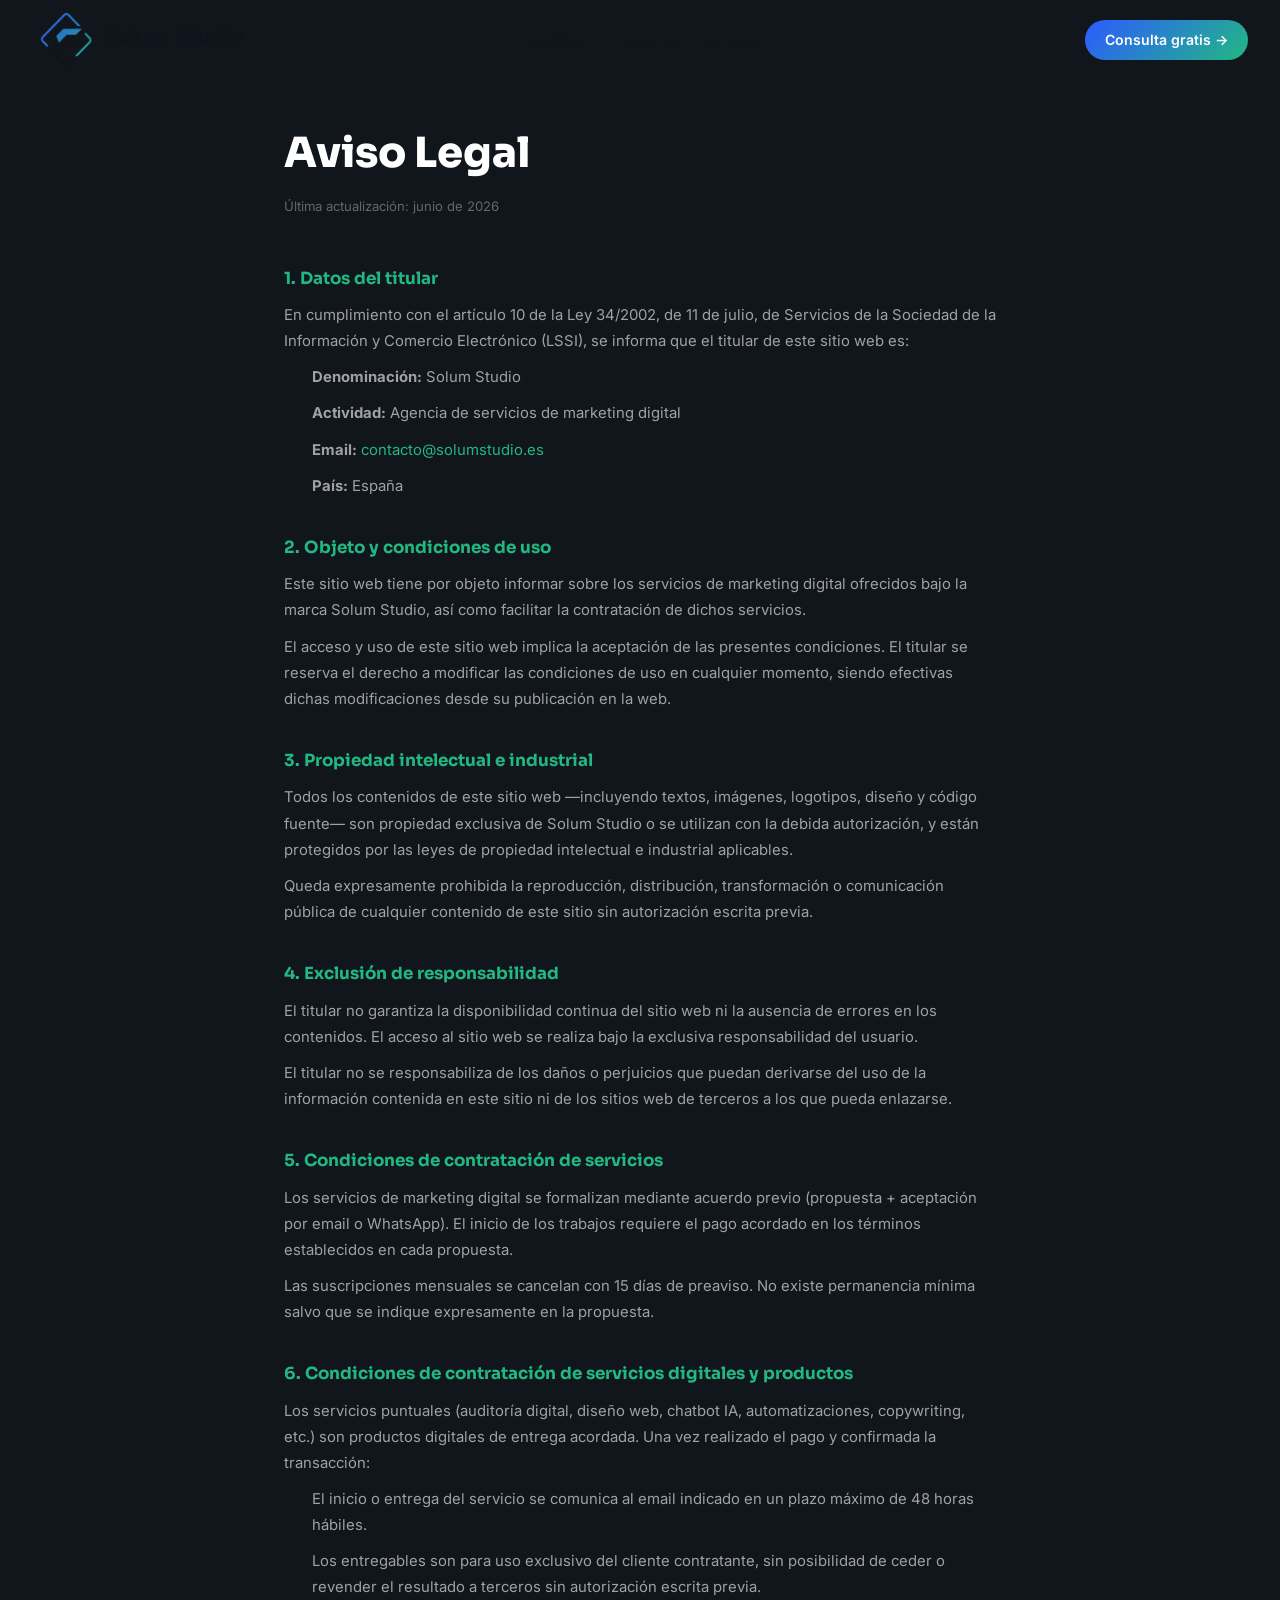
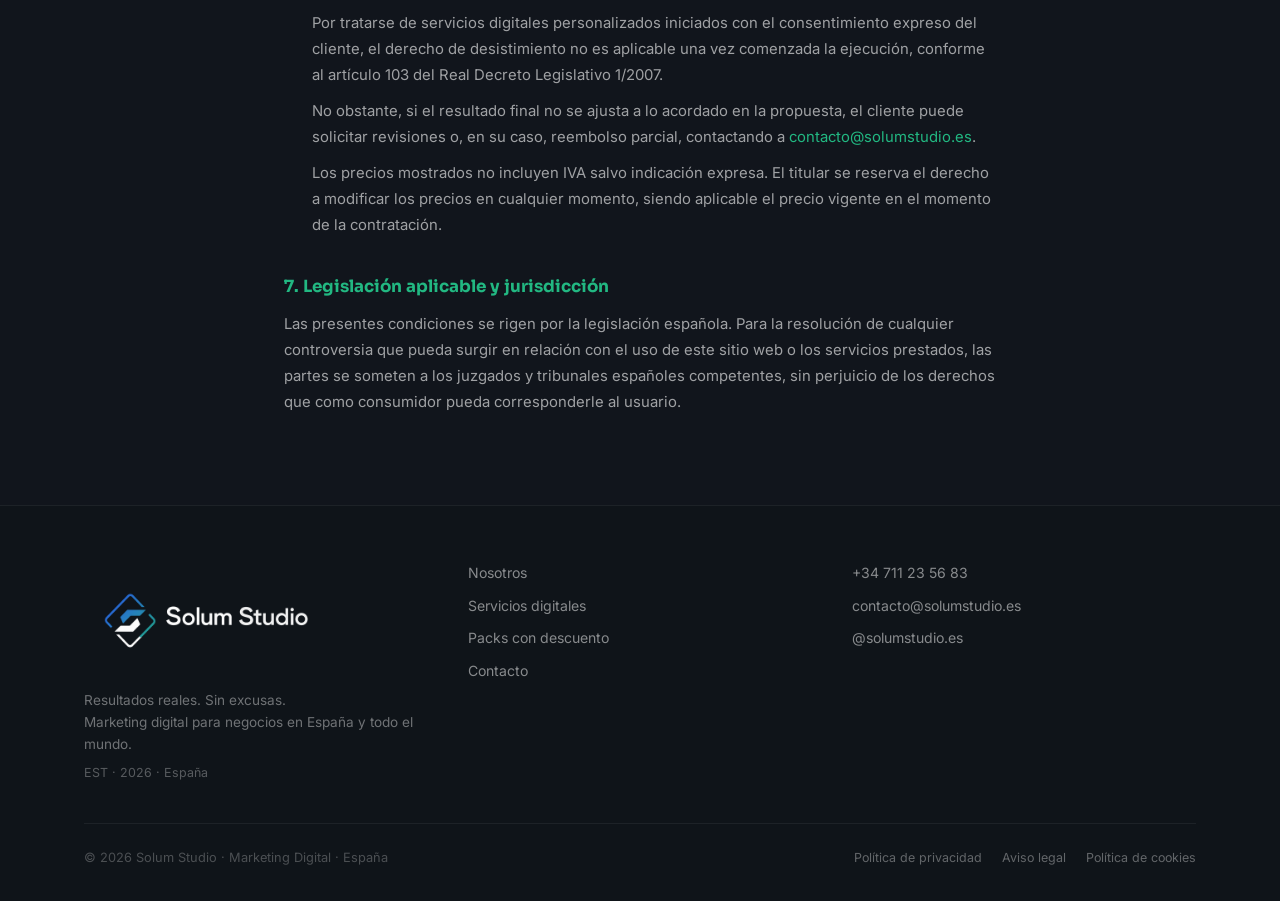
==== commit 1a80d0bb: "Merge branch 'claude/youthful-lamport-MCHJk'" ====
--- a/aviso-legal/index.html
+++ b/aviso-legal/index.html
@@ -14,6 +14,7 @@
   <link rel="stylesheet" href="https://fonts.googleapis.com/css2?family=Sora:wght@400;600;700;800&family=Inter:wght@400;500;600&display=swap" />
   <link rel="stylesheet" href="../styles.css?v=20260619a" />
   <style>
+    body { background:#11151C; }
     .legal-page { padding: 120px 0 80px; }
     .legal-page h1 { font-family:'Sora',sans-serif; font-size:clamp(1.8rem,4vw,2.6rem); font-weight:800; color:#fff; margin-bottom:8px; }
     .legal-page .legal-updated { color:rgba(255,255,255,.35); font-size:.82rem; margin-bottom:48px; }
@@ -75,11 +76,10 @@
     <h2>1. Datos del titular</h2>
     <p>En cumplimiento con el art&iacute;culo 10 de la Ley 34/2002, de 11 de julio, de Servicios de la Sociedad de la Informaci&oacute;n y Comercio Electr&oacute;nico (LSSI), se informa que el titular de este sitio web es:</p>
     <ul>
-      <li><strong>Nombre:</strong> Solum Studio (Carlos Fern&aacute;ndez y Jostin Medina)</li>
-      <li><strong>Actividad:</strong> Servicios de marketing digital</li>
+      <li><strong>Denominaci&oacute;n:</strong> Solum Studio</li>
+      <li><strong>Actividad:</strong> Agencia de servicios de marketing digital</li>
       <li><strong>Email:</strong> <a href="mailto:contacto@solumstudio.es">contacto@solumstudio.es</a></li>
-      <li><strong>Tel&eacute;fono:</strong> +34 711 23 56 83</li>
-      <li><strong>Ubicaci&oacute;n:</strong> Espa&ntilde;a</li>
+      <li><strong>Pa&iacute;s:</strong> Espa&ntilde;a</li>
     </ul>
 
     <h2>2. Objeto y condiciones de uso</h2>
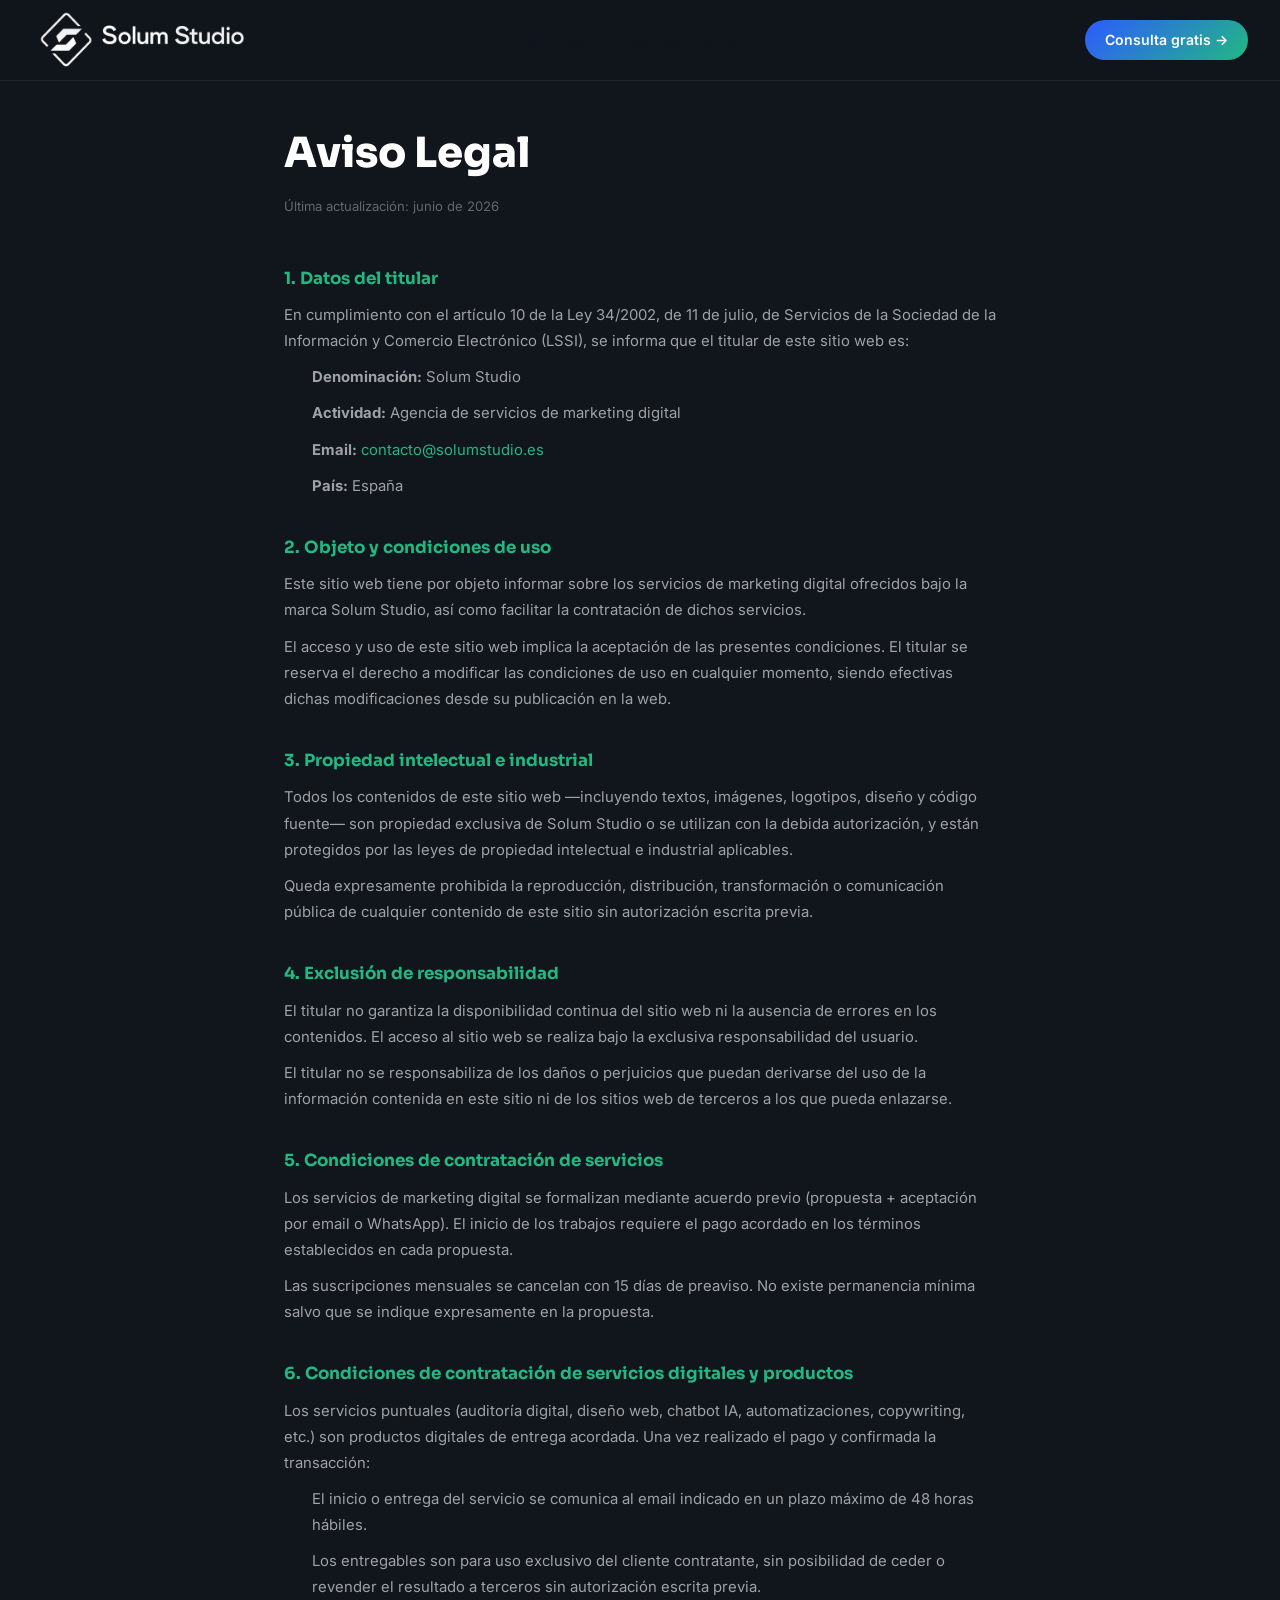
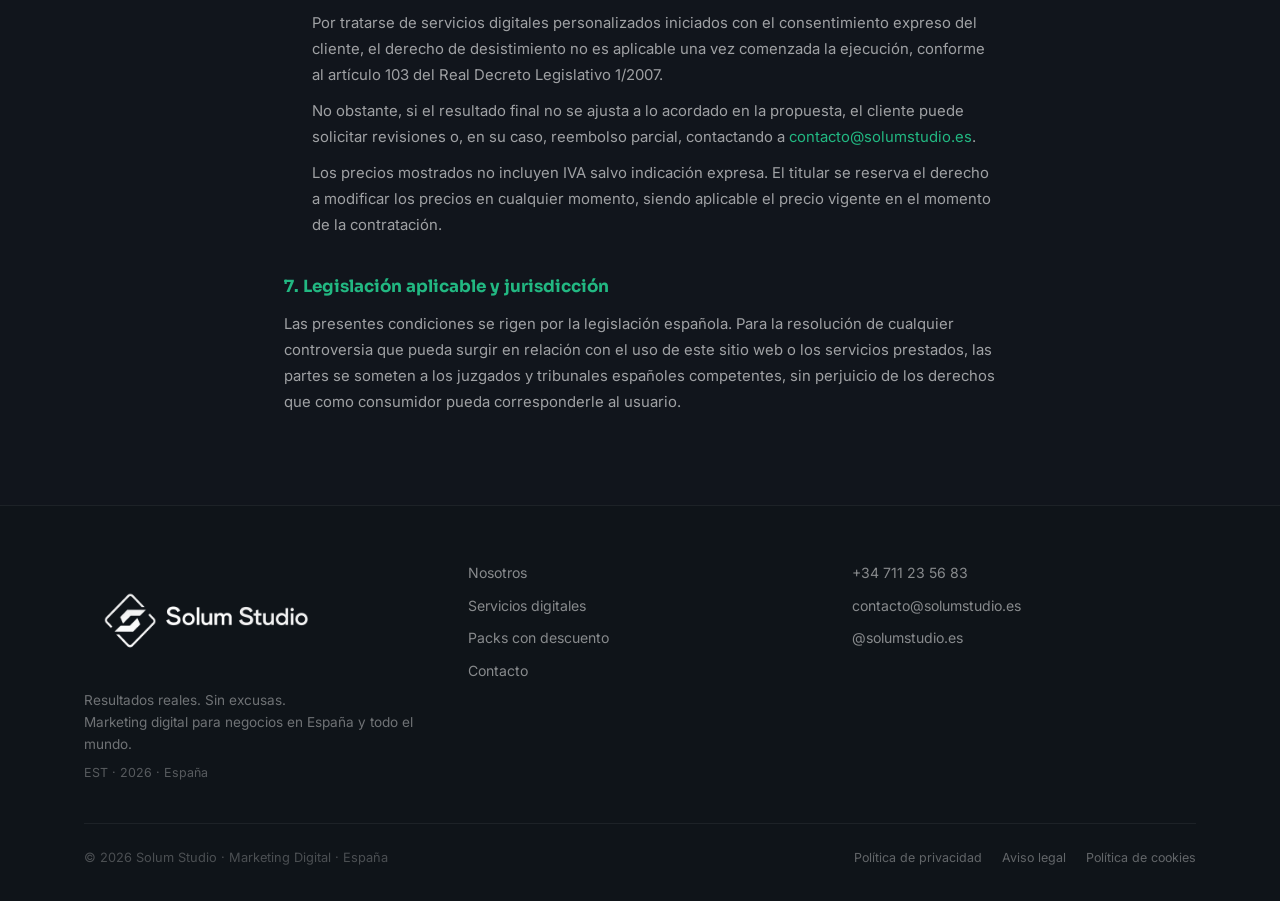
==== commit 00349f43: "Fix nav visible en páginas legales con fondo oscuro" ====
--- a/aviso-legal/index.html
+++ b/aviso-legal/index.html
@@ -12,9 +12,11 @@
   <link rel="preconnect" href="https://fonts.googleapis.com" />
   <link rel="preconnect" href="https://fonts.gstatic.com" crossorigin />
   <link rel="stylesheet" href="https://fonts.googleapis.com/css2?family=Sora:wght@400;600;700;800&family=Inter:wght@400;500;600&display=swap" />
-  <link rel="stylesheet" href="../styles.css?v=20260619a" />
+  <link rel="stylesheet" href="../styles.css?v=20260630" />
   <style>
     body { background:#11151C; }
+    .nav { background:rgba(17,21,28,0.98) !important; border-bottom:1px solid rgba(255,255,255,.07); }
+    .nav-logo-img { filter: brightness(0) invert(1); }
     .legal-page { padding: 120px 0 80px; }
     .legal-page h1 { font-family:'Sora',sans-serif; font-size:clamp(1.8rem,4vw,2.6rem); font-weight:800; color:#fff; margin-bottom:8px; }
     .legal-page .legal-updated { color:rgba(255,255,255,.35); font-size:.82rem; margin-bottom:48px; }
@@ -27,7 +29,7 @@
     .legal-page a:hover { text-decoration:underline; }
   </style>
 </head>
-<body>
+<body style="background:#11151C;">
 
 <a href="#main" class="skip-link">Ir al contenido</a>
 
@@ -148,7 +150,7 @@
   </div>
 </footer>
 
-<script src="../lib/manifest.js?v=20260604b"></script>
-<script src="../main.js?v=20260604b"></script>
+<script src="../lib/manifest.js?v=20260630"></script>
+<script src="../main.js?v=20260630"></script>
 </body>
 </html>
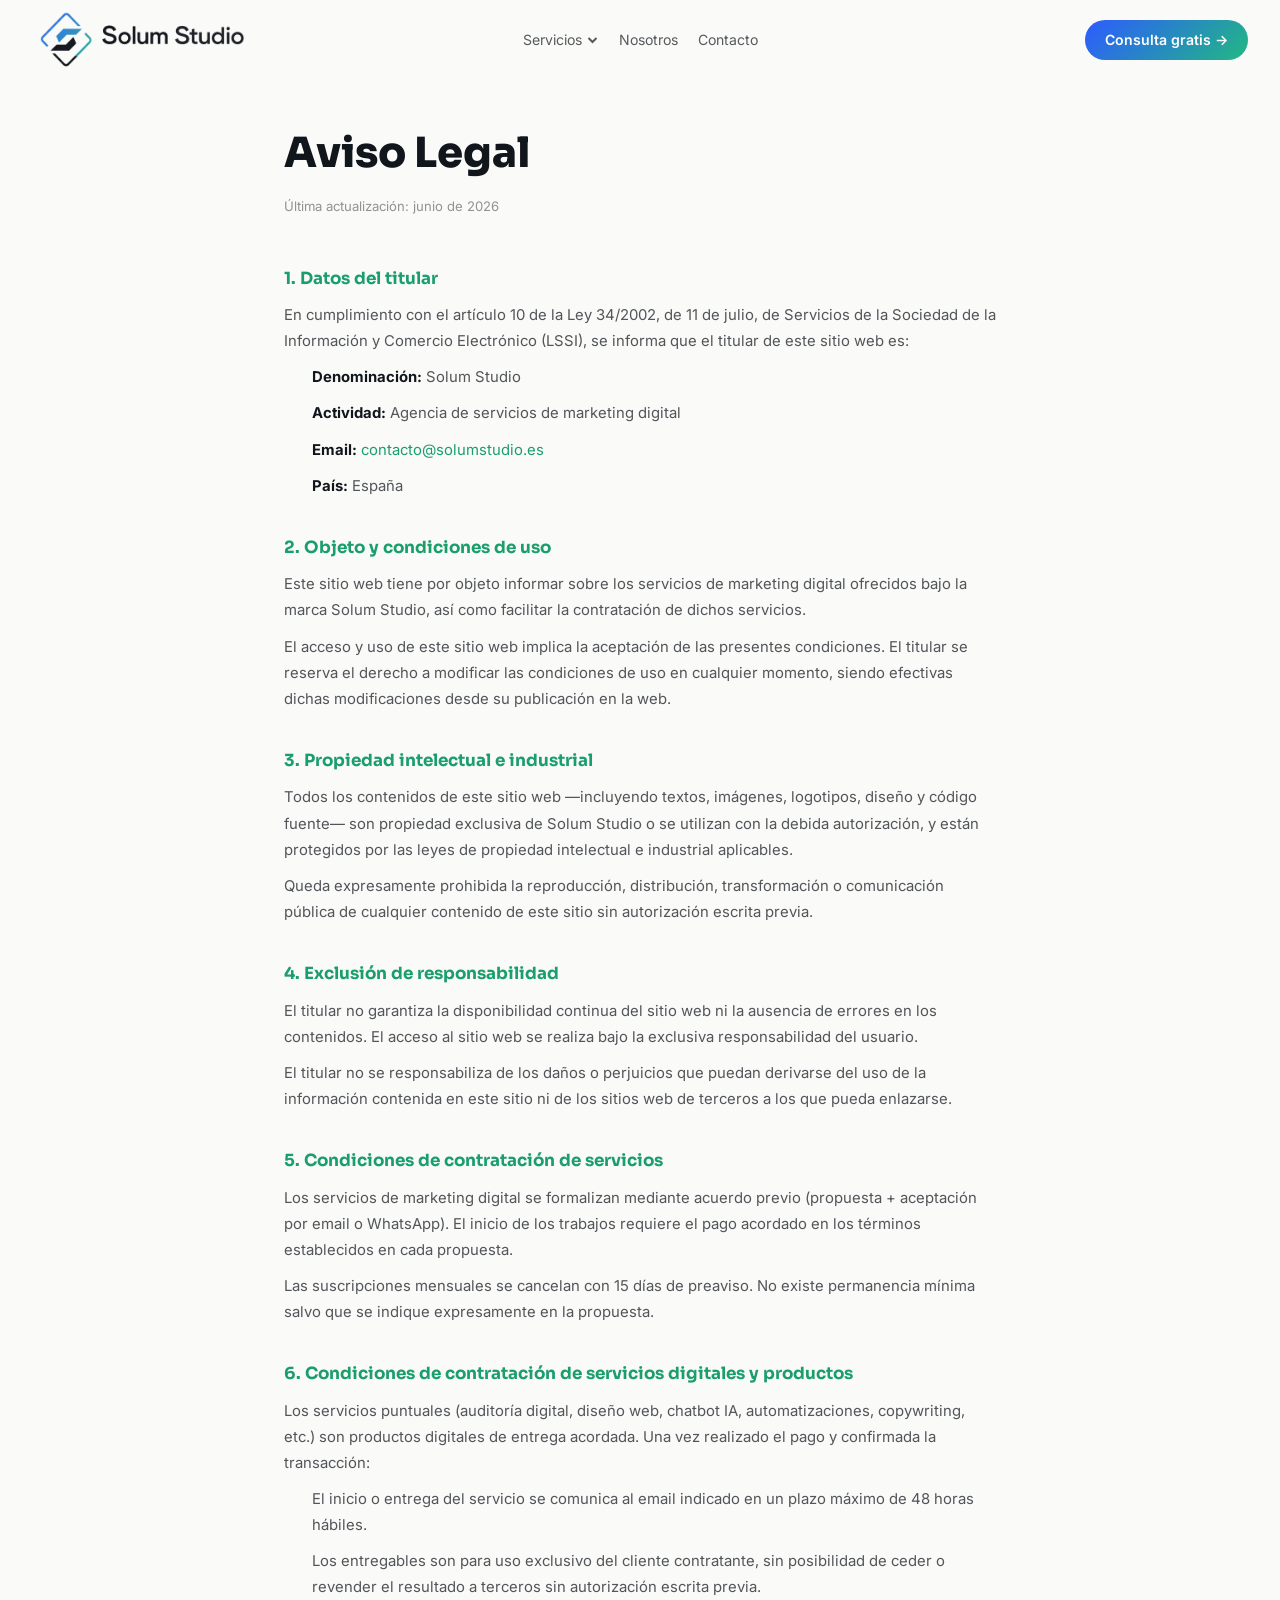
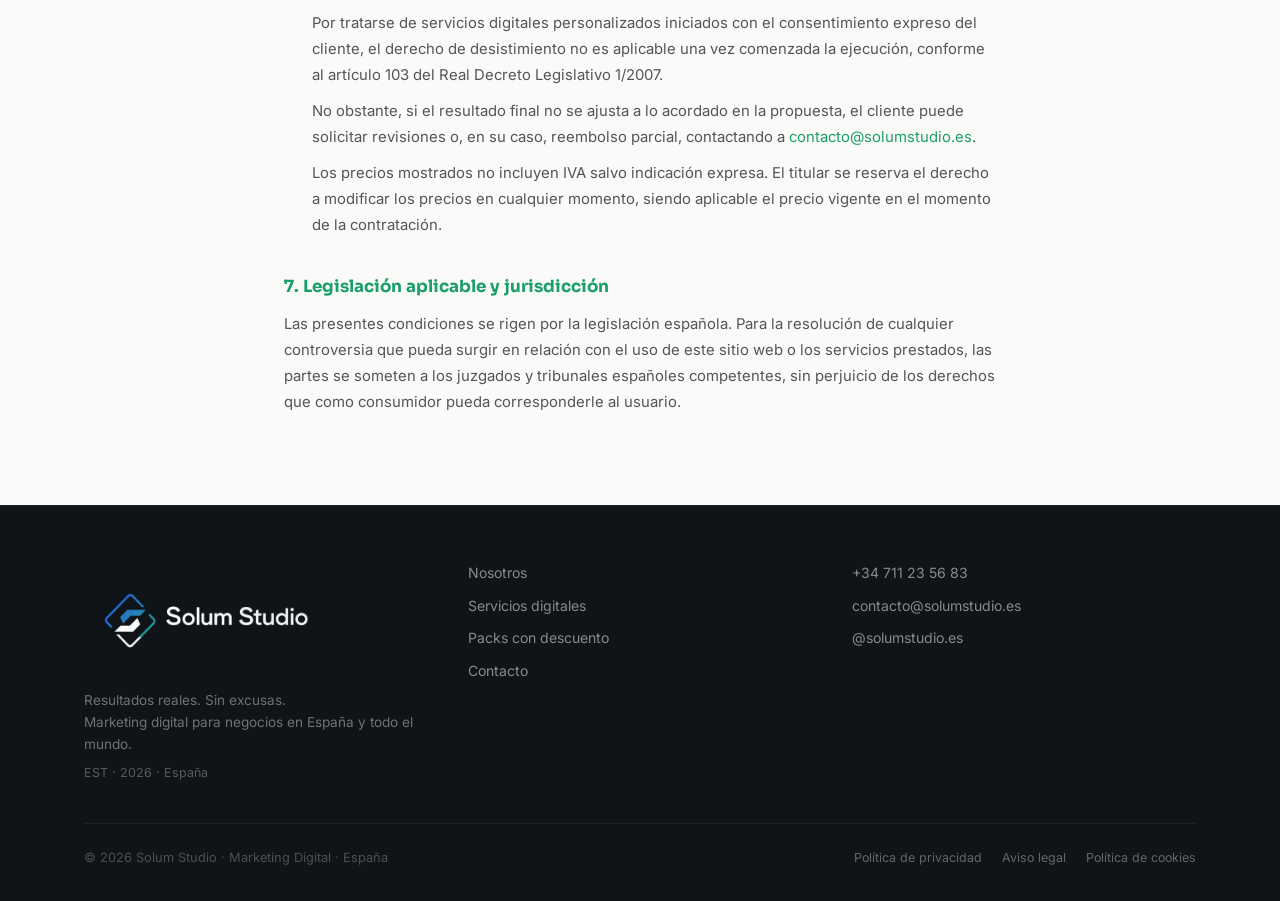
==== commit 984cb70e: "Páginas legales con fondo blanco coherente con el resto de la web" ====
--- a/aviso-legal/index.html
+++ b/aviso-legal/index.html
@@ -14,22 +14,21 @@
   <link rel="stylesheet" href="https://fonts.googleapis.com/css2?family=Sora:wght@400;600;700;800&family=Inter:wght@400;500;600&display=swap" />
   <link rel="stylesheet" href="../styles.css?v=20260630" />
   <style>
-    body { background:#11151C; }
-    .nav { background:rgba(17,21,28,0.98) !important; border-bottom:1px solid rgba(255,255,255,.07); }
-    .nav-logo-img { filter: brightness(0) invert(1); }
+    body { background:#FAFAF8; }
     .legal-page { padding: 120px 0 80px; }
-    .legal-page h1 { font-family:'Sora',sans-serif; font-size:clamp(1.8rem,4vw,2.6rem); font-weight:800; color:#fff; margin-bottom:8px; }
-    .legal-page .legal-updated { color:rgba(255,255,255,.35); font-size:.82rem; margin-bottom:48px; }
-    .legal-page h2 { font-family:'Sora',sans-serif; font-size:1.05rem; font-weight:700; color:#22B882; margin:36px 0 10px; }
-    .legal-page p, .legal-page li { font-family:'Inter',sans-serif; font-size:.93rem; color:rgba(255,255,255,.6); line-height:1.75; margin-bottom:10px; }
+    .legal-page h1 { font-family:'Sora',sans-serif; font-size:clamp(1.8rem,4vw,2.6rem); font-weight:800; color:#11151C; margin-bottom:8px; }
+    .legal-page .legal-updated { color:rgba(17,21,28,.45); font-size:.82rem; margin-bottom:48px; }
+    .legal-page h2 { font-family:'Sora',sans-serif; font-size:1.05rem; font-weight:700; color:#1a9e6c; margin:36px 0 10px; }
+    .legal-page p, .legal-page li { font-family:'Inter',sans-serif; font-size:.93rem; color:rgba(17,21,28,.72); line-height:1.75; margin-bottom:10px; }
     .legal-page ul { padding-left:24px; margin-bottom:10px; }
-    .legal-page li::marker { color: rgba(255,255,255,.5); }
+    .legal-page li::marker { color: rgba(17,21,28,.4); }
     .legal-page li { padding-left:4px; }
-    .legal-page a { color:#22B882; text-decoration:none; }
+    .legal-page strong { color:#11151C; }
+    .legal-page a { color:#1a9e6c; text-decoration:none; }
     .legal-page a:hover { text-decoration:underline; }
   </style>
 </head>
-<body style="background:#11151C;">
+<body>
 
 <a href="#main" class="skip-link">Ir al contenido</a>
 
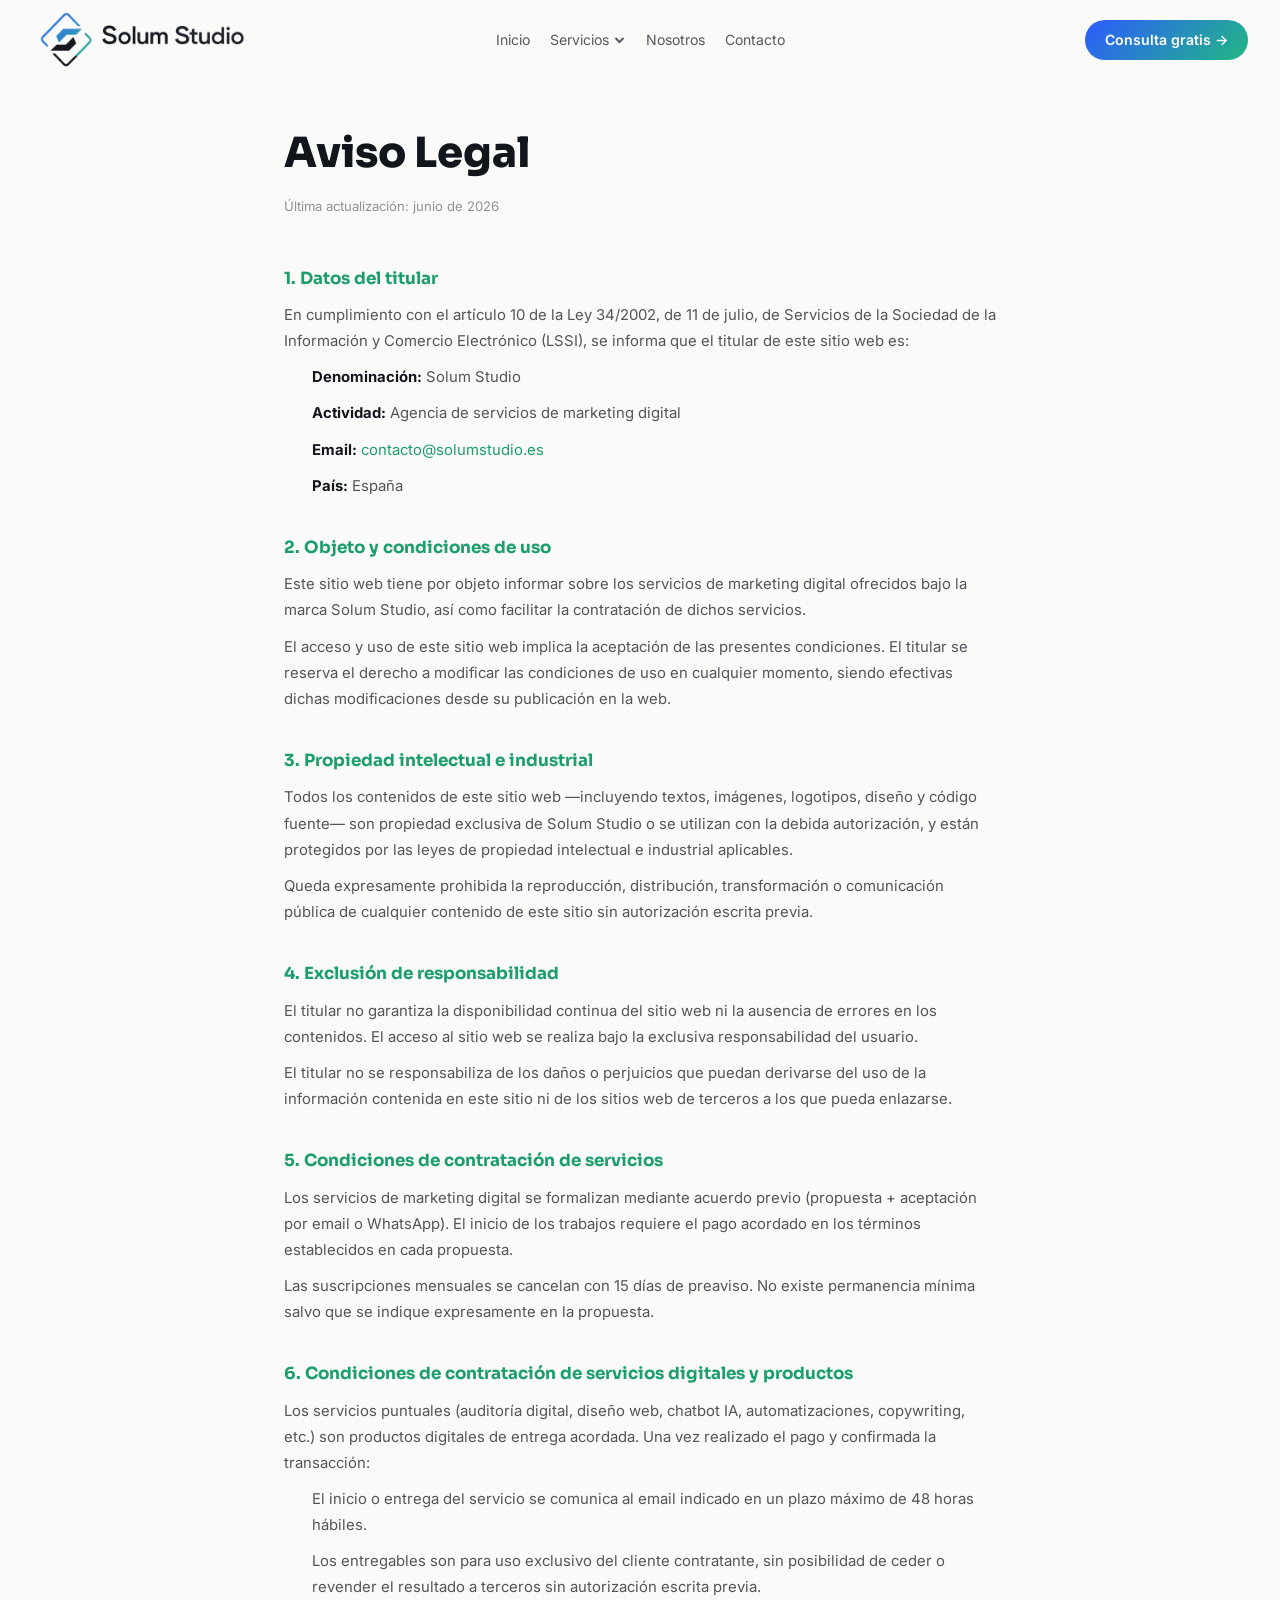
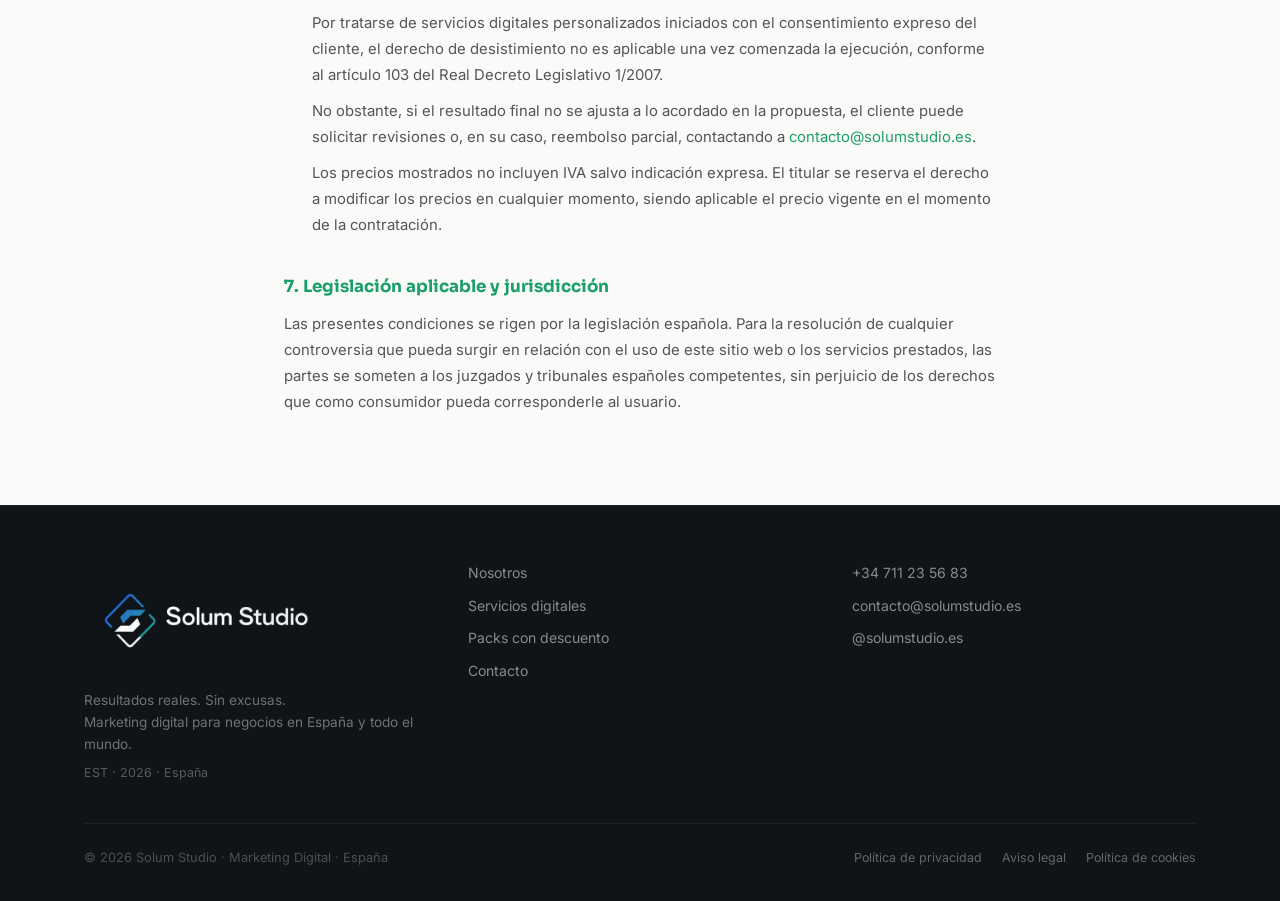
==== commit 56924c8d: "Merge branch 'claude/youthful-lamport-MCHJk'" ====
--- a/aviso-legal/index.html
+++ b/aviso-legal/index.html
@@ -39,6 +39,7 @@
       <img src="../assets/img/logo/logo-nav-grad.png" alt="Solum Studio" class="nav-logo-img" />
     </a>
     <ul class="nav-links" role="list">
+      <li><a href="/">Inicio</a></li>
       <li class="nav-dropdown">
         <a href="/servicios/" class="nav-dropdown-toggle">Servicios <svg width="12" height="12" viewBox="0 0 12 12" fill="none" stroke="currentColor" stroke-width="2" aria-hidden="true"><polyline points="2,4 6,8 10,4"/></svg></a>
         <ul class="nav-dropdown-menu" role="list">
@@ -58,6 +59,7 @@
   </div>
   <div class="nav-mobile" id="navMobile" aria-hidden="true">
     <ul role="list">
+      <li><a href="/">Inicio</a></li>
       <li><a href="/servicios/">Servicios digitales</a></li>
       <li><a href="/servicios/#precios">Packs con descuento</a></li>
       <li><a href="/#contacto">Contacto</a></li>
